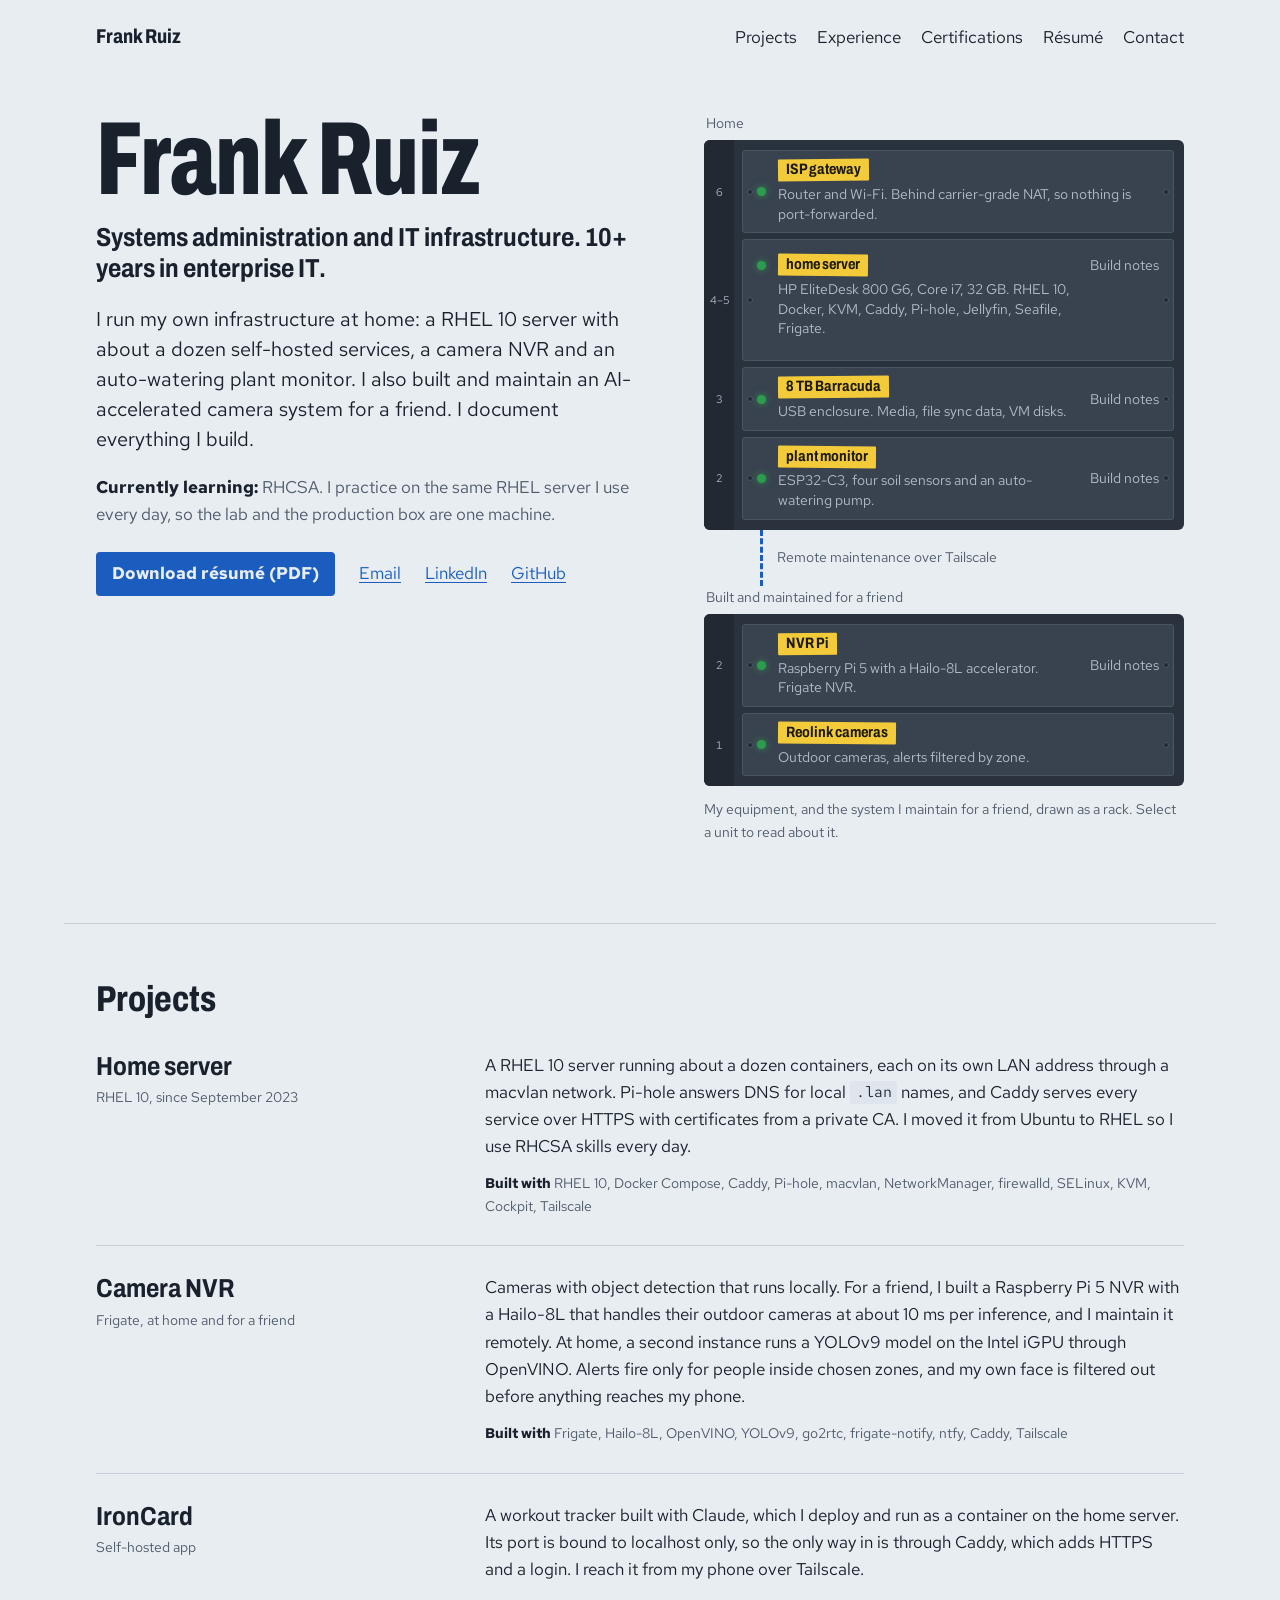
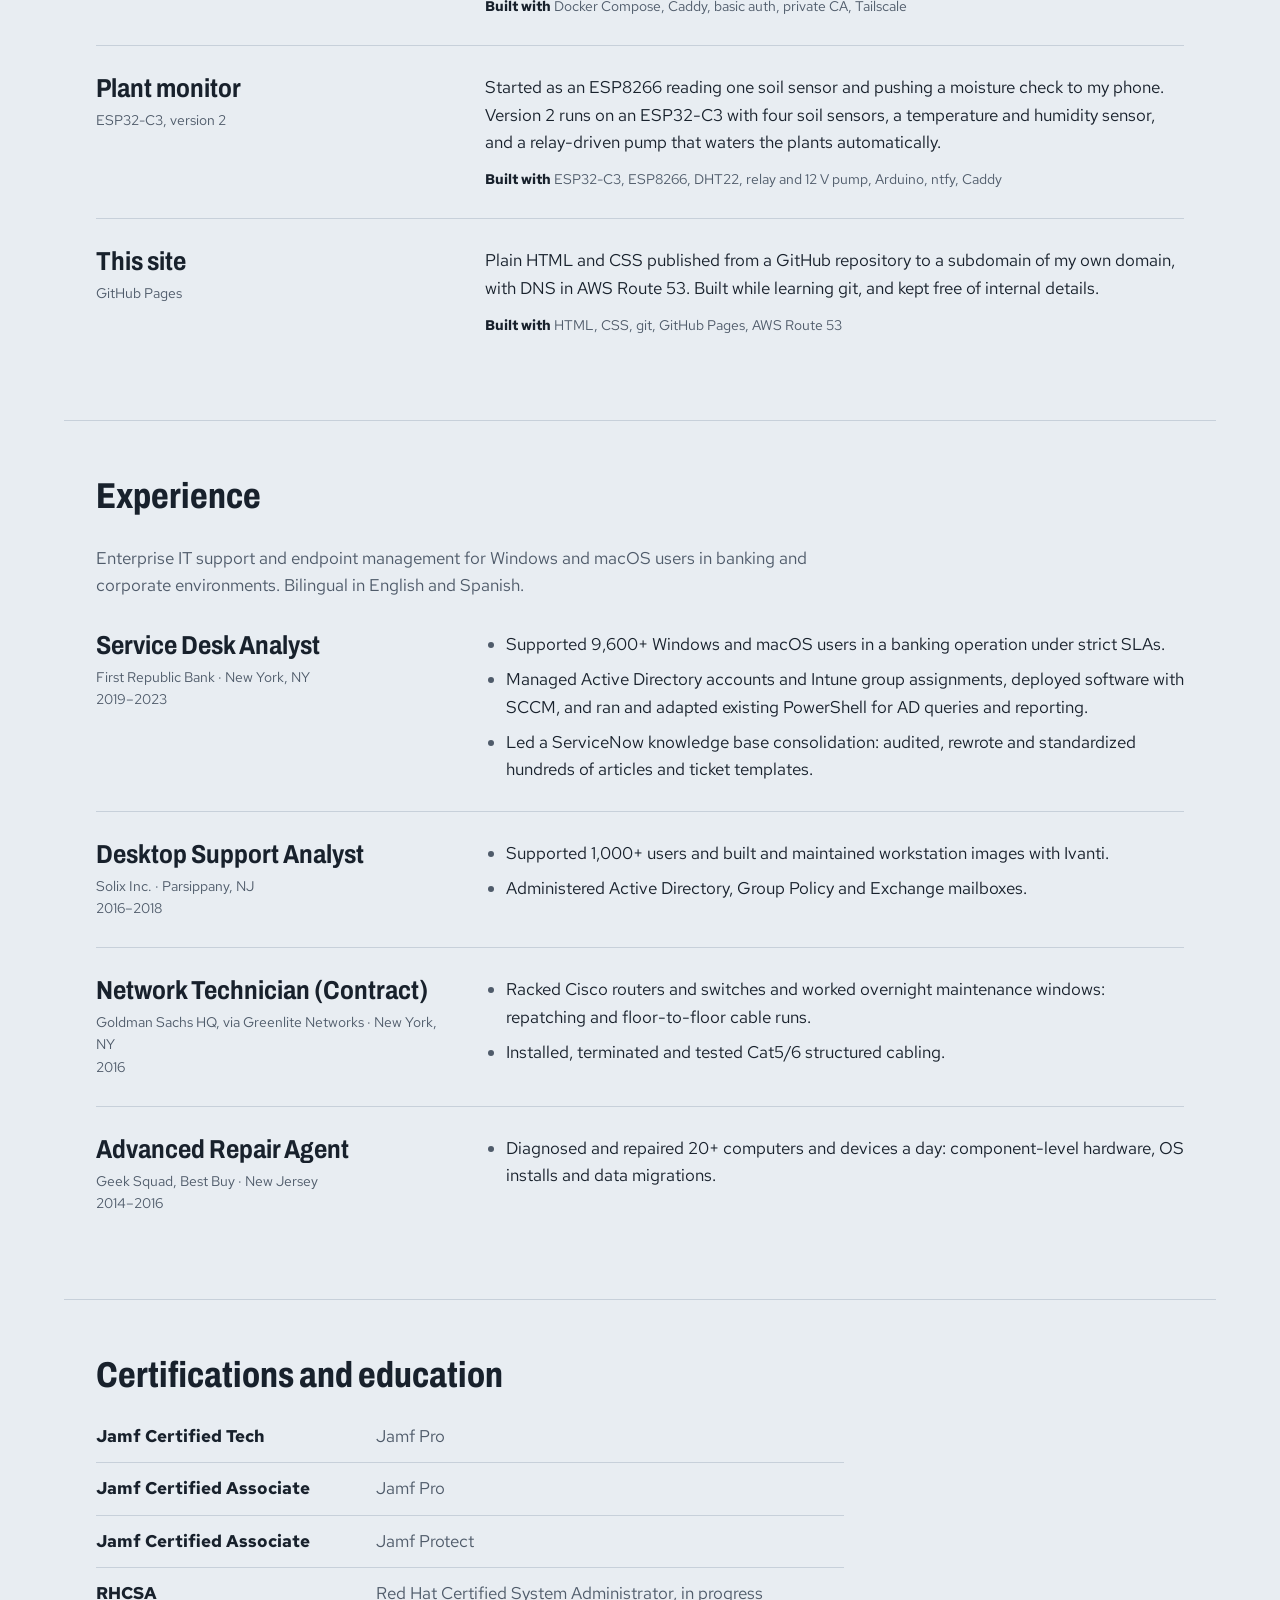
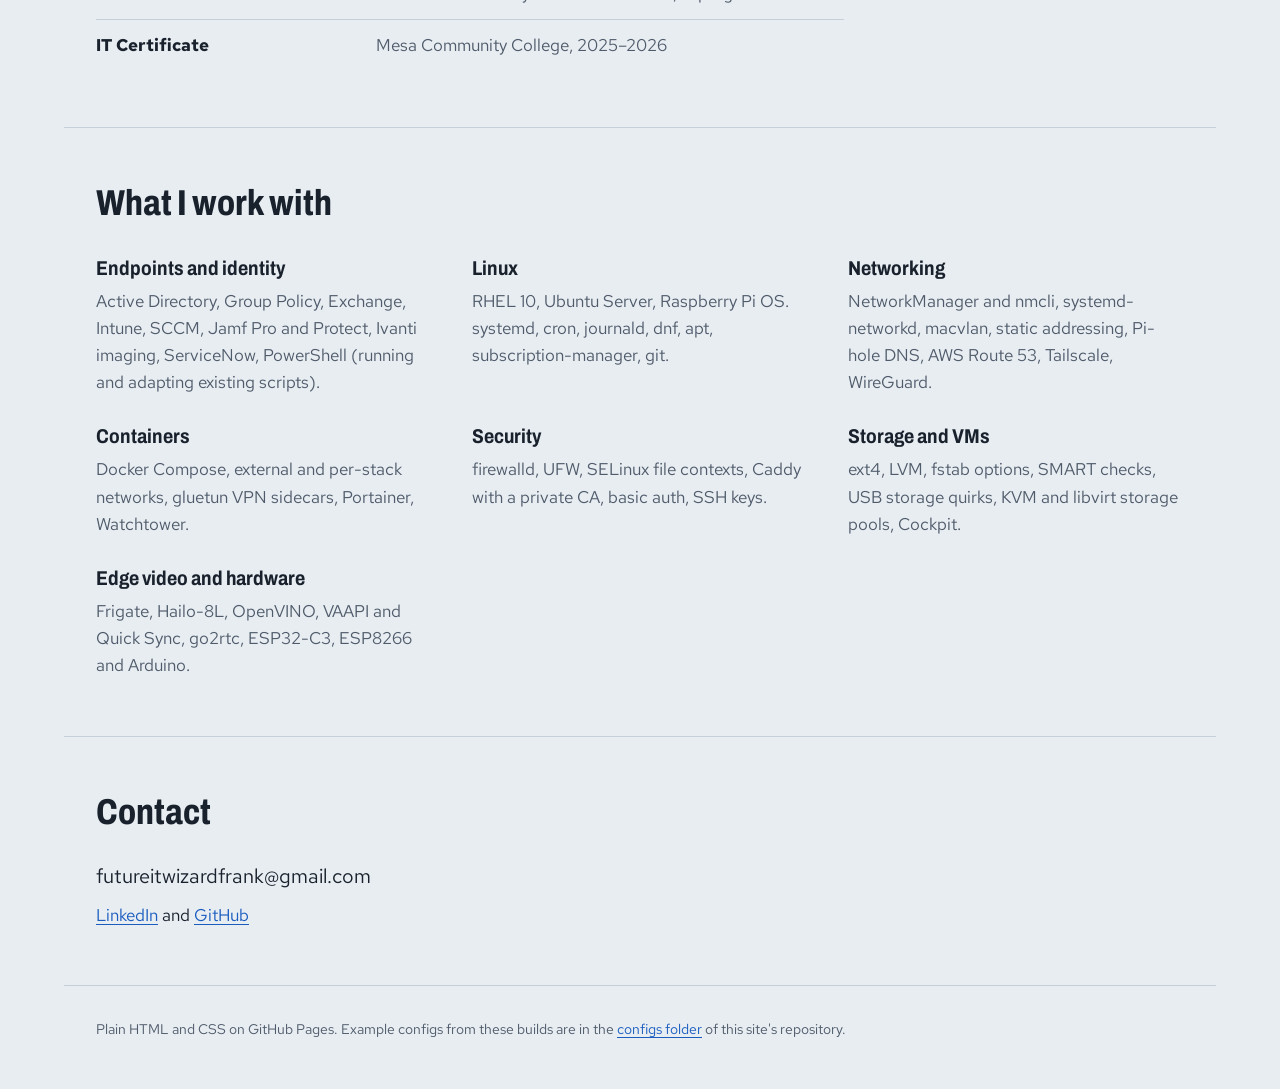
==== index.html @ 43cb64b6 "Add experience, certifications, résumé download and headline - Hero: target-role headline, "Currentl" ====
<!doctype html>
<html lang="en">
<head>
<meta charset="utf-8">
<meta name="viewport" content="width=device-width, initial-scale=1, viewport-fit=cover">
<title>Frank Ruiz</title>
<meta name="claude:viewport-fit-sides" content="cover">
<meta name="description" content="Frank Ruiz: systems administration and IT infrastructure, 10+ years in enterprise IT. Experience, certifications, résumé, and homelab projects.">
<link rel="icon" href="assets/favicon.svg" type="image/svg+xml">
<link rel="preconnect" href="https://fonts.googleapis.com">
<link rel="preconnect" href="https://fonts.gstatic.com" crossorigin>
<link rel="stylesheet" href="https://fonts.googleapis.com/css2?family=Archivo:wdth,wght@62..125,400..800&amp;family=Red+Hat+Text:ital,wght@0,400;0,700;1,400&amp;family=Red+Hat+Mono:wght@400;500&amp;display=swap">
<link rel="stylesheet" href="assets/site.css">
</head>
<body>

<header class="site-header">
  <div class="wrap">
    <a class="site-name" href="index.html">Frank Ruiz</a>
    <nav class="site-nav" aria-label="Main">
      <a href="#projects">Projects</a>
      <a href="#experience">Experience</a>
      <a href="#certifications">Certifications</a>
      <a href="assets/Frank_Ruiz_Resume.pdf">Résumé</a>
      <a href="#contact">Contact</a>
    </nav>
  </div>
</header>

<main>
  <section class="hero" aria-labelledby="hero-name">
    <div class="wrap">
      <div class="hero-copy">
        <h1 id="hero-name">Frank Ruiz</h1>
        <p class="headline">Systems administration and IT infrastructure. 10+ years in enterprise IT.</p>
        <p class="lead">I run my own infrastructure at home: a RHEL&nbsp;10 server with about a dozen self-hosted services, a camera NVR and an auto-watering plant monitor. I also built and maintain an AI-accelerated camera system for a friend. I document everything I build.</p>
        <p class="sub"><strong>Currently learning:</strong> RHCSA. I practice on the same RHEL server I use every day, so the lab and the production box are one machine.</p>
        <ul class="contact-links">
          <li><a class="btn" href="assets/Frank_Ruiz_Resume.pdf" download>Download résumé (PDF)</a></li>
          <li><a href="mailto:futureitwizardfrank@gmail.com">Email</a></li>
          <li><a href="https://www.linkedin.com/in/futureitwizardfrank">LinkedIn</a></li>
          <li><a href="https://github.com/FutureITWizardFrank">GitHub</a></li>
        </ul>
      </div>

      <div class="racks">
        <p class="rack-title" id="rack-home">Home</p>
        <ol class="rack" aria-labelledby="rack-home">
          <li class="unit-slot">
            <span class="u-num" aria-hidden="true">6</span>
            <div class="unit">
              <span class="led" aria-hidden="true"></span>
              <span class="unit-body">
                <span class="tape">ISP gateway</span>
                <span class="unit-desc">Router and Wi-Fi. Behind carrier-grade NAT, so nothing is port-forwarded.</span>
              </span>
            </div>
          </li>
          <li class="unit-slot">
            <span class="u-num" aria-hidden="true">4–5</span>
            <a class="unit unit-2u" href="projects/home-server.html">
              <span class="led" aria-hidden="true"></span>
              <span class="unit-body">
                <span class="tape">home server</span>
                <span class="unit-desc">HP EliteDesk 800 G6, Core i7, 32&nbsp;GB. RHEL&nbsp;10, Docker, KVM, Caddy, Pi-hole, Jellyfin, Seafile, Frigate.</span>
              </span>
              <span class="unit-more">Build notes</span>
            </a>
          </li>
          <li class="unit-slot">
            <span class="u-num" aria-hidden="true">3</span>
            <a class="unit" href="projects/home-server.html">
              <span class="led" aria-hidden="true"></span>
              <span class="unit-body">
                <span class="tape">8&nbsp;TB Barracuda</span>
                <span class="unit-desc">USB enclosure. Media, file sync data, VM disks.</span>
              </span>
              <span class="unit-more">Build notes</span>
            </a>
          </li>
          <li class="unit-slot">
            <span class="u-num" aria-hidden="true">2</span>
            <a class="unit" href="projects/plant-monitor.html">
              <span class="led" aria-hidden="true"></span>
              <span class="unit-body">
                <span class="tape">plant monitor</span>
                <span class="unit-desc">ESP32-C3, four soil sensors and an auto-watering pump.</span>
              </span>
              <span class="unit-more">Build notes</span>
            </a>
          </li>
        </ol>

        <p class="tunnel">Remote maintenance over Tailscale</p>

        <p class="rack-title" id="rack-remote">Built and maintained for a friend</p>
        <ol class="rack" aria-labelledby="rack-remote">
          <li class="unit-slot">
            <span class="u-num" aria-hidden="true">2</span>
            <a class="unit" href="projects/frigate-nvr.html">
              <span class="led" aria-hidden="true"></span>
              <span class="unit-body">
                <span class="tape">NVR Pi</span>
                <span class="unit-desc">Raspberry Pi&nbsp;5 with a Hailo-8L accelerator. Frigate NVR.</span>
              </span>
              <span class="unit-more">Build notes</span>
            </a>
          </li>
          <li class="unit-slot">
            <span class="u-num" aria-hidden="true">1</span>
            <a class="unit" href="projects/frigate-nvr.html#pi">
              <span class="led" aria-hidden="true"></span>
              <span class="unit-body">
                <span class="tape">Reolink cameras</span>
                <span class="unit-desc">Outdoor cameras, alerts filtered by zone.</span>
              </span>
            </a>
          </li>
        </ol>
        <p class="rack-caption">My equipment, and the system I maintain for a friend, drawn as a rack. Select a unit to read about it.</p>
      </div>
    </div>
  </section>

  <section class="section" id="projects" aria-labelledby="projects-title">
    <div class="wrap">
      <h2 id="projects-title">Projects</h2>
      <ul class="projects">
        <li class="project">
          <div>
            <h3><a href="projects/home-server.html">Home server</a></h3>
            <p class="project-host">RHEL&nbsp;10, since September 2023</p>
          </div>
          <div class="project-body">
            <p>A RHEL&nbsp;10 server running about a dozen containers, each on its own LAN address through a macvlan network. Pi-hole answers DNS for local <code>.lan</code> names, and Caddy serves every service over HTTPS with certificates from a private CA. I moved it from Ubuntu to RHEL so I use RHCSA skills every day.</p>
            <p class="stack"><strong>Built with</strong> RHEL&nbsp;10, Docker Compose, Caddy, Pi-hole, macvlan, NetworkManager, firewalld, SELinux, KVM, Cockpit, Tailscale</p>
          </div>
        </li>
        <li class="project">
          <div>
            <h3><a href="projects/frigate-nvr.html">Camera NVR</a></h3>
            <p class="project-host">Frigate, at home and for a friend</p>
          </div>
          <div class="project-body">
            <p>Cameras with object detection that runs locally. For a friend, I built a Raspberry Pi&nbsp;5 NVR with a Hailo-8L that handles their outdoor cameras at about 10&nbsp;ms per inference, and I maintain it remotely. At home, a second instance runs a YOLOv9 model on the Intel iGPU through OpenVINO. Alerts fire only for people inside chosen zones, and my own face is filtered out before anything reaches my phone.</p>
            <p class="stack"><strong>Built with</strong> Frigate, Hailo-8L, OpenVINO, YOLOv9, go2rtc, frigate-notify, ntfy, Caddy, Tailscale</p>
          </div>
        </li>
        <li class="project">
          <div>
            <h3><a href="projects/ironcard.html">IronCard</a></h3>
            <p class="project-host">Self-hosted app</p>
          </div>
          <div class="project-body">
            <p>A workout tracker built with Claude, which I deploy and run as a container on the home server. Its port is bound to localhost only, so the only way in is through Caddy, which adds HTTPS and a login. I reach it from my phone over Tailscale.</p>
            <p class="stack"><strong>Built with</strong> Docker Compose, Caddy, basic auth, private CA, Tailscale</p>
          </div>
        </li>
        <li class="project">
          <div>
            <h3><a href="projects/plant-monitor.html">Plant monitor</a></h3>
            <p class="project-host">ESP32-C3, version&nbsp;2</p>
          </div>
          <div class="project-body">
            <p>Started as an ESP8266 reading one soil sensor and pushing a moisture check to my phone. Version&nbsp;2 runs on an ESP32-C3 with four soil sensors, a temperature and humidity sensor, and a relay-driven pump that waters the plants automatically.</p>
            <p class="stack"><strong>Built with</strong> ESP32-C3, ESP8266, DHT22, relay and 12&nbsp;V pump, Arduino, ntfy, Caddy</p>
          </div>
        </li>
        <li class="project">
          <div>
            <h3><a href="projects/portfolio-site.html">This site</a></h3>
            <p class="project-host">GitHub Pages</p>
          </div>
          <div class="project-body">
            <p>Plain HTML and CSS published from a GitHub repository to a subdomain of my own domain, with DNS in AWS Route&nbsp;53. Built while learning git, and kept free of internal details.</p>
            <p class="stack"><strong>Built with</strong> HTML, CSS, git, GitHub Pages, AWS Route&nbsp;53</p>
          </div>
        </li>
      </ul>
    </div>
  </section>

  <section class="section" id="experience" aria-labelledby="experience-title">
    <div class="wrap">
      <h2 id="experience-title">Experience</h2>
      <p class="section-intro">Enterprise IT support and endpoint management for Windows and macOS users in banking and corporate environments. Bilingual in English and Spanish.</p>
      <ul class="projects">
        <li class="project">
          <div>
            <h3>Service Desk Analyst</h3>
            <p class="project-host">First Republic Bank · New York, NY<br>2019–2023</p>
          </div>
          <div class="project-body">
            <ul class="duties">
              <li>Supported 9,600+ Windows and macOS users in a banking operation under strict SLAs.</li>
              <li>Managed Active Directory accounts and Intune group assignments, deployed software with SCCM, and ran and adapted existing PowerShell for AD queries and reporting.</li>
              <li>Led a ServiceNow knowledge base consolidation: audited, rewrote and standardized hundreds of articles and ticket templates.</li>
            </ul>
          </div>
        </li>
        <li class="project">
          <div>
            <h3>Desktop Support Analyst</h3>
            <p class="project-host">Solix Inc. · Parsippany, NJ<br>2016–2018</p>
          </div>
          <div class="project-body">
            <ul class="duties">
              <li>Supported 1,000+ users and built and maintained workstation images with Ivanti.</li>
              <li>Administered Active Directory, Group Policy and Exchange mailboxes.</li>
            </ul>
          </div>
        </li>
        <li class="project">
          <div>
            <h3>Network Technician (Contract)</h3>
            <p class="project-host">Goldman Sachs HQ, via Greenlite Networks · New York, NY<br>2016</p>
          </div>
          <div class="project-body">
            <ul class="duties">
              <li>Racked Cisco routers and switches and worked overnight maintenance windows: repatching and floor-to-floor cable runs.</li>
              <li>Installed, terminated and tested Cat5/6 structured cabling.</li>
            </ul>
          </div>
        </li>
        <li class="project">
          <div>
            <h3>Advanced Repair Agent</h3>
            <p class="project-host">Geek Squad, Best Buy · New Jersey<br>2014–2016</p>
          </div>
          <div class="project-body">
            <ul class="duties">
              <li>Diagnosed and repaired 20+ computers and devices a day: component-level hardware, OS installs and data migrations.</li>
            </ul>
          </div>
        </li>
      </ul>
    </div>
  </section>

  <section class="section" id="certifications" aria-labelledby="certifications-title">
    <div class="wrap">
      <h2 id="certifications-title">Certifications and education</h2>
      <ul class="creds">
        <li><strong>Jamf Certified Tech</strong> <span>Jamf Pro</span></li>
        <li><strong>Jamf Certified Associate</strong> <span>Jamf Pro</span></li>
        <li><strong>Jamf Certified Associate</strong> <span>Jamf Protect</span></li>
        <li><strong>RHCSA</strong> <span>Red Hat Certified System Administrator, in progress</span></li>
        <li><strong>IT Certificate</strong> <span>Mesa Community College, 2025–2026</span></li>
      </ul>
    </div>
  </section>

  <section class="section" id="skills" aria-labelledby="skills-title">
    <div class="wrap">
      <h2 id="skills-title">What I work with</h2>
      <dl class="skills">
        <div>
          <dt>Endpoints and identity</dt>
          <dd>Active Directory, Group Policy, Exchange, Intune, SCCM, Jamf Pro and Protect, Ivanti imaging, ServiceNow, PowerShell (running and adapting existing scripts).</dd>
        </div>
        <div>
          <dt>Linux</dt>
          <dd>RHEL&nbsp;10, Ubuntu Server, Raspberry Pi OS. systemd, cron, journald, dnf, apt, subscription-manager, git.</dd>
        </div>
        <div>
          <dt>Networking</dt>
          <dd>NetworkManager and nmcli, systemd-networkd, macvlan, static addressing, Pi-hole DNS, AWS Route&nbsp;53, Tailscale, WireGuard.</dd>
        </div>
        <div>
          <dt>Containers</dt>
          <dd>Docker Compose, external and per-stack networks, gluetun VPN sidecars, Portainer, Watchtower.</dd>
        </div>
        <div>
          <dt>Security</dt>
          <dd>firewalld, UFW, SELinux file contexts, Caddy with a private CA, basic auth, SSH keys.</dd>
        </div>
        <div>
          <dt>Storage and VMs</dt>
          <dd>ext4, LVM, fstab options, SMART checks, USB storage quirks, KVM and libvirt storage pools, Cockpit.</dd>
        </div>
        <div>
          <dt>Edge video and hardware</dt>
          <dd>Frigate, Hailo-8L, OpenVINO, VAAPI and Quick Sync, go2rtc, ESP32-C3, ESP8266 and Arduino.</dd>
        </div>
      </dl>
    </div>
  </section>

  <section class="section" id="contact" aria-labelledby="contact-title">
    <div class="wrap">
      <h2 id="contact-title">Contact</h2>
      <div class="contact-block">
        <p class="email">futureitwizardfrank@gmail.com</p>
        <p><a href="https://www.linkedin.com/in/futureitwizardfrank">LinkedIn</a> and <a href="https://github.com/FutureITWizardFrank">GitHub</a></p>
      </div>
    </div>
  </section>
</main>

<footer class="site-footer">
  <div class="wrap">
    <p>Plain HTML and CSS on GitHub Pages. Example configs from these builds are in the <a href="https://github.com/FutureITWizardFrank/portfolio/tree/main/configs">configs folder</a> of this site's repository.</p>
  </div>
</footer>

</body>
</html>
---- assets/site.css ----
/* Layout concept: an equipment rack drawing is the one bold element (hero, right);
   everything else is a quiet, left-aligned reading column with plain rules between items. */
:root {
  /* Color: cool server-room wall, slate ink, Cat6-blue links, label-maker yellow, status LEDs */
  --wall: #e8edf2;
  --panel: #f6f8fa;
  --ink: #18212c;
  --muted: #4f5b6a;
  --rule: #c7d0da;
  --cable: #1b5dbf;
  --tape: #f3cb3a;
  --tape-ink: #1d1a0e;
  --led: #2c9d4e;
  --led-warn: #d4861a;
  /* The rack is dark steel in both themes, like the real thing */
  --steel: #2a323d;
  --steel-rail: #222932;
  --face: #39424f;
  --face-edge: #4a5462;
  --face-ink: #e6ebf0;
  --face-muted: #b3bdc8;
  --code-bg: #dfe5ec;

  /* Type: condensed industrial display, hyperlegible body, mono only inside code */
  --font-display: "Archivo", "Arial Narrow", "Roboto Condensed", sans-serif;
  --font-body: "Red Hat Text", "Segoe UI", system-ui, sans-serif;
  --font-code: "Red Hat Mono", ui-monospace, "SFMono-Regular", Menlo, Consolas, monospace;

  --step--1: 0.875rem;
  --step-0: 1.0625rem;
  --step-1: 1.25rem;
  --step-2: 1.625rem;
  --step-3: 2.25rem;
  --step-4: clamp(2.5rem, 6vw, 3.25rem);
  --step-hero: clamp(3.25rem, 11vw, 6.5rem);

  --measure: 68ch;
  --page: 72rem;
}

@media (prefers-color-scheme: dark) {
  :root:not([data-theme="light"]) {
    --wall: #151b23;
    --panel: #1c242e;
    --ink: #e2e8ee;
    --muted: #9ba8b7;
    --rule: #2d3845;
    --cable: #74a6f3;
    --tape: #ebc53c;
    --tape-ink: #1d1a0e;
    --led: #45c26c;
    --led-warn: #eaa23c;
    --steel: #0f141a;
    --steel-rail: #0a0e13;
    --face: #252e39;
    --face-edge: #36414f;
    --face-ink: #e6ebf0;
    --face-muted: #a9b4c0;
    --code-bg: #1f2833;
    color-scheme: dark;
  }
}
:root[data-theme="dark"] {
  --wall: #151b23;
  --panel: #1c242e;
  --ink: #e2e8ee;
  --muted: #9ba8b7;
  --rule: #2d3845;
  --cable: #74a6f3;
  --tape: #ebc53c;
  --tape-ink: #1d1a0e;
  --led: #45c26c;
  --led-warn: #eaa23c;
  --steel: #0f141a;
  --steel-rail: #0a0e13;
  --face: #252e39;
  --face-edge: #36414f;
  --face-ink: #e6ebf0;
  --face-muted: #a9b4c0;
  --code-bg: #1f2833;
  color-scheme: dark;
}

*, *::before, *::after { box-sizing: border-box; }

html { -webkit-text-size-adjust: 100%; }

body {
  margin: 0;
  background: var(--wall);
  color: var(--ink);
  font-family: var(--font-body);
  font-size: var(--step-0);
  line-height: 1.6;
}

.wrap {
  max-width: var(--page);
  margin: 0 auto;
  padding-left: max(16px, env(safe-area-inset-left, 0px));
  padding-right: max(16px, env(safe-area-inset-right, 0px));
}
@media (min-width: 700px) {
  .wrap {
    padding-left: max(32px, env(safe-area-inset-left, 0px));
    padding-right: max(32px, env(safe-area-inset-right, 0px));
  }
}

a { color: var(--cable); text-underline-offset: 0.18em; text-decoration-thickness: 1px; }
a:hover { text-decoration-thickness: 2px; }
:focus-visible { outline: 3px solid var(--cable); outline-offset: 3px; border-radius: 2px; }

h1, h2, h3 {
  font-family: var(--font-display);
  font-stretch: 78%;
  line-height: 1.1;
  text-wrap: balance;
  margin: 0;
}
h2 { font-size: var(--step-3); font-weight: 750; }
h3 { font-size: var(--step-1); font-weight: 700; font-stretch: 85%; }

p { margin: 0; }

/* ---------- Site header ---------- */
.site-header .wrap {
  display: flex;
  flex-wrap: wrap;
  align-items: baseline;
  justify-content: space-between;
  gap: 8px 24px;
  padding-block: 20px;
}
.site-name {
  font-family: var(--font-display);
  font-stretch: 80%;
  font-weight: 750;
  font-size: var(--step-1);
  color: var(--ink);
  text-decoration: none;
}
.site-nav { display: flex; flex-wrap: wrap; gap: 4px 20px; }
.site-nav a { color: var(--ink); text-decoration: none; }
.site-nav a:hover, .site-nav a[aria-current="page"] { text-decoration: underline; color: var(--cable); }

/* ---------- Hero ---------- */
.hero .wrap {
  display: grid;
  gap: 40px;
  padding-block: 24px 56px;
}
@media (min-width: 960px) {
  .hero .wrap {
    grid-template-columns: minmax(0, 1.05fr) minmax(0, 0.95fr);
    align-items: start;
    gap: 56px;
    padding-block: 40px 80px;
  }
}
.hero-copy { display: grid; gap: 20px; min-width: 0; align-content: start; }
.hero h1 {
  font-size: var(--step-hero);
  font-weight: 800;
  font-stretch: 68%;
  line-height: 0.92;
  letter-spacing: -0.01em;
}
.hero .lead { font-size: var(--step-1); line-height: 1.5; max-width: 34em; }
.hero .sub { color: var(--muted); max-width: 36em; }
.hero .headline {
  font-family: var(--font-display);
  font-stretch: 85%;
  font-weight: 700;
  font-size: var(--step-2);
  line-height: 1.2;
  max-width: 26em;
  margin-top: -6px;
}
.hero .sub strong { color: var(--ink); }
.contact-links { display: flex; flex-wrap: wrap; align-items: center; gap: 8px 24px; padding: 0; margin: 4px 0 0; list-style: none; }
.btn {
  display: inline-block;
  background: var(--cable);
  color: var(--wall);
  font-weight: 700;
  text-decoration: none;
  padding: 8px 16px;
  border-radius: 4px;
}
.btn:hover { text-decoration: underline; }

/* ---------- The rack ---------- */
.racks { display: grid; gap: 0; min-width: 0; max-width: 30rem; width: 100%; }
@media (min-width: 960px) { .racks { justify-self: end; } }

.rack-title {
  font-size: var(--step--1);
  color: var(--muted);
  margin: 0 0 6px 2px;
}
.rack {
  list-style: none;
  margin: 0;
  background: var(--steel);
  border-radius: 6px;
  padding: 10px 10px 10px 38px;
  display: grid;
  gap: 6px;
  position: relative;
}
/* left rail, where the U numbers sit */
.rack::before {
  content: "";
  position: absolute;
  inset: 0 auto 0 0;
  width: 30px;
  background: var(--steel-rail);
  border-radius: 6px 0 0 6px;
}
.unit-slot { position: relative; }
.u-num {
  position: absolute;
  left: -34px;
  width: 24px;
  top: 50%;
  transform: translateY(-50%);
  text-align: center;
  font-size: 0.6875rem;
  line-height: 1;
  color: var(--face-muted);
  font-variant-numeric: tabular-nums;
}
.unit {
  display: grid;
  grid-template-columns: auto minmax(0, 1fr) auto;
  align-items: center;
  gap: 4px 12px;
  min-height: 58px;
  padding: 8px 14px;
  background: var(--face);
  border: 1px solid var(--face-edge);
  border-radius: 3px;
  color: var(--face-ink);
  text-decoration: none;
  position: relative;
}
.unit-2u { min-height: 122px; align-items: start; padding-block: 14px; }
.unit-2u .led { margin-top: 7px; }
/* rack ears with screw holes */
.unit::before, .unit::after {
  content: "";
  position: absolute;
  top: 50%;
  width: 6px;
  height: 6px;
  margin-top: -3px;
  border-radius: 50%;
  background: var(--steel-rail);
  box-shadow: inset 0 0 0 1px var(--face-edge);
}
.unit::before { left: 4px; }
.unit::after { right: 4px; }
a.unit:hover { border-color: var(--cable); }
a.unit:hover .unit-more { color: var(--face-ink); }
a.unit:focus-visible { outline-offset: 2px; }

.led {
  width: 9px;
  height: 9px;
  border-radius: 50%;
  background: var(--led);
  box-shadow: 0 0 6px 1px color-mix(in srgb, var(--led) 60%, transparent);
}
.led-warn {
  background: var(--led-warn);
  box-shadow: 0 0 6px 1px color-mix(in srgb, var(--led-warn) 65%, transparent);
  animation: blink 2.4s steps(1, end) infinite;
}
@keyframes blink { 50% { opacity: 0.35; } }

.unit-body { display: grid; gap: 4px; min-width: 0; justify-items: start; }
.tape {
  display: inline-block;
  background: var(--tape);
  color: var(--tape-ink);
  font-family: var(--font-display);
  font-stretch: 82%;
  font-weight: 700;
  font-size: 0.9375rem;
  line-height: 1.25;
  padding: 1px 8px 2px;
  border-radius: 1px;
  transform: rotate(-0.6deg);
}
.unit-slot:nth-child(even) .tape { transform: rotate(0.5deg); }
.unit-desc { font-size: var(--step--1); line-height: 1.4; color: var(--face-muted); }
.unit-more { font-size: var(--step--1); color: var(--face-muted); white-space: nowrap; }
@media (max-width: 420px) { .unit-more { display: none; } }

.tunnel {
  display: flex;
  align-items: center;
  gap: 12px;
  min-height: 56px;
  margin-left: 56px;
  padding-left: 14px;
  border-left: 3px dashed var(--cable);
  font-size: var(--step--1);
  color: var(--muted);
}
.rack-caption { margin-top: 12px; font-size: var(--step--1); color: var(--muted); max-width: 30rem; }

/* ---------- Sections on the home page ---------- */
.section .wrap { padding-block: 56px; border-top: 1px solid var(--rule); display: grid; gap: 28px; }
.section-intro { max-width: var(--measure); color: var(--muted); }

.projects { list-style: none; margin: 0; padding: 0; display: grid; }
.project {
  display: grid;
  gap: 12px 40px;
  padding-block: 28px;
  border-top: 1px solid var(--rule);
}
.project:first-child { border-top: 0; padding-top: 4px; }
@media (min-width: 780px) {
  .project { grid-template-columns: minmax(0, 1fr) minmax(0, 2fr); }
}
.project h3 { font-size: var(--step-2); }
.project h3 a { color: var(--ink); text-decoration: none; }
.project h3 a:hover { color: var(--cable); text-decoration: underline; }
.project-host { color: var(--muted); font-size: var(--step--1); margin-top: 6px; }
.project-body { display: grid; gap: 12px; max-width: var(--measure); min-width: 0; }
.stack { font-size: var(--step--1); color: var(--muted); }
.stack strong { color: var(--ink); font-weight: 700; }

.duties { margin: 0; padding-left: 1.2em; display: grid; gap: 8px; align-content: start; list-style-type: disc; }
.duties li::marker { color: var(--muted); }

/* ---------- Certifications ---------- */
.creds { list-style: none; margin: 0; padding: 0; display: grid; gap: 0; max-width: var(--measure); }
.creds li { display: grid; gap: 2px 24px; padding-block: 12px; border-top: 1px solid var(--rule); }
.creds li:first-child { border-top: 0; padding-top: 0; }
.creds span { color: var(--muted); }
@media (min-width: 640px) { .creds li { grid-template-columns: 16rem minmax(0, 1fr); } }

/* ---------- Tables ---------- */
.table-scroll { overflow-x: auto; max-width: 100%; }
table { border-collapse: collapse; width: 100%; font-size: var(--step--1); line-height: 1.45; }
th, td { text-align: left; vertical-align: top; padding: 10px 16px 10px 0; border-bottom: 1px solid var(--rule); }
th { font-weight: 700; color: var(--muted); }
td:first-child, th:first-child { white-space: nowrap; }
td { font-variant-numeric: tabular-nums; }
.incident-table td:nth-child(2) a { font-weight: 700; }
@media (max-width: 600px) {
  .incident-table thead { position: absolute; width: 1px; height: 1px; overflow: hidden; clip-path: inset(50%); }
  .incident-table tr { display: grid; gap: 2px; padding-block: 12px; border-bottom: 1px solid var(--rule); }
  .incident-table td { border: 0; padding: 0; white-space: normal; }
  .incident-table td:first-child { color: var(--muted); }
  .incident-table td:nth-child(2) { font-size: var(--step-0); }
}

/* ---------- Skills ---------- */
.skills { display: grid; gap: 24px 40px; margin: 0; }
@media (min-width: 700px) { .skills { grid-template-columns: repeat(2, minmax(0, 1fr)); } }
@media (min-width: 1040px) { .skills { grid-template-columns: repeat(3, minmax(0, 1fr)); } }
.skills div { min-width: 0; }
.skills dt { font-family: var(--font-display); font-stretch: 85%; font-weight: 700; font-size: var(--step-1); margin-bottom: 4px; }
.skills dd { margin: 0; color: var(--muted); }

.contact-block { display: grid; gap: 10px; max-width: var(--measure); }
.contact-block .email { font-size: var(--step-1); user-select: all; }

/* ---------- Footer ---------- */
.site-footer .wrap { padding-block: 32px 48px; border-top: 1px solid var(--rule); color: var(--muted); font-size: var(--step--1); }

/* ---------- Article pages ---------- */
.article .wrap { padding-block: 24px 64px; }
.article-head { display: grid; gap: 16px; padding-block: 16px 36px; max-width: var(--measure); }
.article-head h1 { font-size: var(--step-4); font-weight: 800; font-stretch: 72%; }
.article-head .lead { font-size: var(--step-1); line-height: 1.5; }
.breadcrumb { font-size: var(--step--1); color: var(--muted); }
.breadcrumb a { color: var(--muted); }

.prose { display: grid; gap: 18px; max-width: var(--measure); min-width: 0; }
.prose > section { display: grid; gap: 16px; padding-top: 28px; margin-top: 12px; border-top: 1px solid var(--rule); min-width: 0; }
.prose h2 { font-size: var(--step-2); }
.prose h3 { margin-top: 8px; }
.prose ul, .prose ol { margin: 0; padding-left: 1.3em; display: grid; gap: 6px; }
.prose li::marker { color: var(--muted); }

.facts { display: grid; grid-template-columns: max-content minmax(0, 1fr); gap: 6px 20px; margin: 0; font-size: var(--step--1); }
.facts dt { color: var(--muted); }
.facts dd { margin: 0; }

code { font-family: var(--font-code); font-size: 0.88em; background: var(--code-bg); padding: 0.1em 0.35em; border-radius: 3px; overflow-wrap: anywhere; }
pre {
  margin: 0;
  background: var(--code-bg);
  border-radius: 4px;
  padding: 16px 18px;
  overflow-x: auto;
  font-size: 0.875rem;
  line-height: 1.55;
  max-width: 100%;
}
pre code { background: none; padding: 0; font-size: inherit; overflow-wrap: normal; }
figure { margin: 0; display: grid; gap: 8px; min-width: 0; }
figcaption { font-size: var(--step--1); color: var(--muted); }

.status { font-size: var(--step--1); font-weight: 700; white-space: nowrap; }
.status-done { color: var(--led); }
.status-open { color: var(--led-warn); }

/* ---------- Incident write-ups ---------- */
.incident { display: grid; gap: 14px; padding-top: 32px; margin-top: 16px; border-top: 1px solid var(--rule); scroll-margin-top: 16px; min-width: 0; }
.incident h2 { font-size: var(--step-2); }
.incident-meta { font-size: var(--step--1); color: var(--muted); font-variant-numeric: tabular-nums; }
.incident h3 { font-size: var(--step-0); font-stretch: 90%; margin-top: 6px; }
.followups { list-style: none; padding: 0 !important; }
.followups li { display: grid; grid-template-columns: 4.5rem minmax(0, 1fr); gap: 12px; }

.next-prev { display: flex; flex-wrap: wrap; justify-content: space-between; gap: 12px 24px; margin-top: 40px; padding-top: 24px; border-top: 1px solid var(--rule); max-width: var(--measure); }

@media (prefers-reduced-motion: reduce) {
  .led-warn { animation: none; }
}
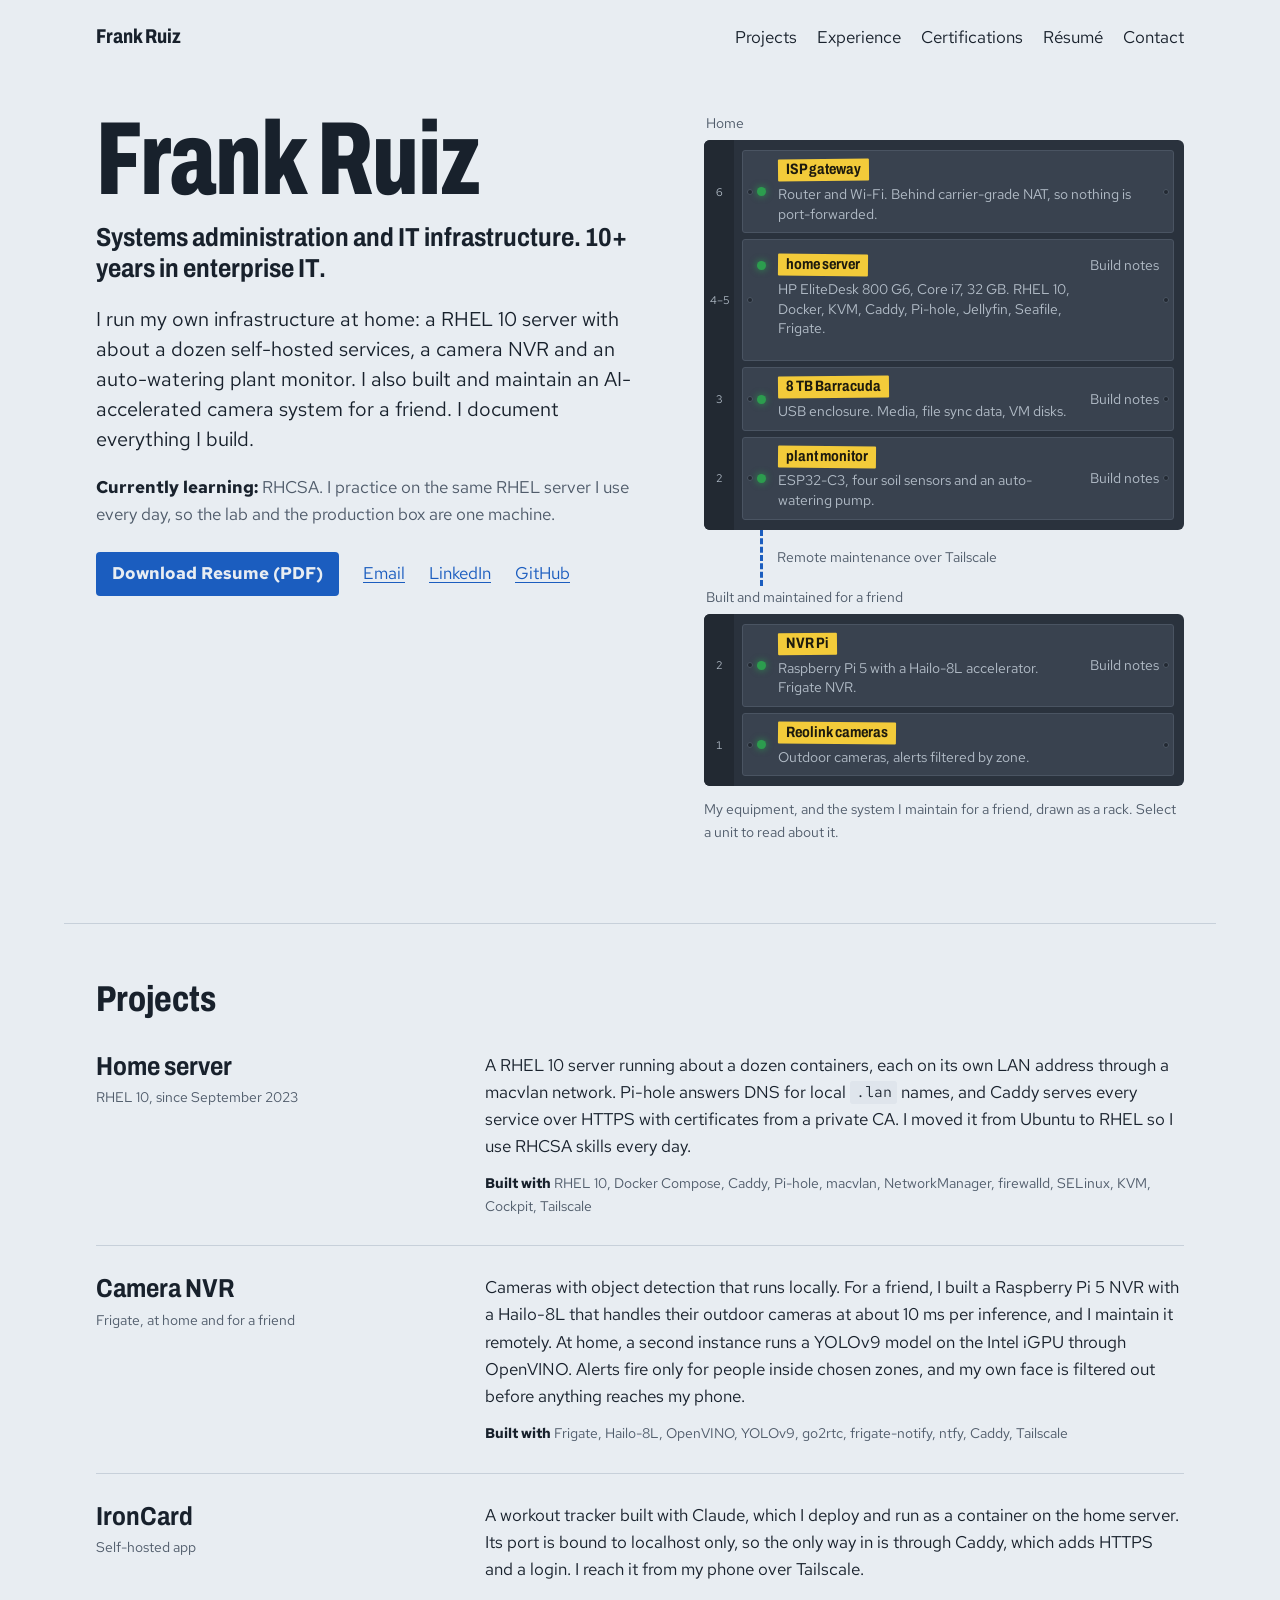
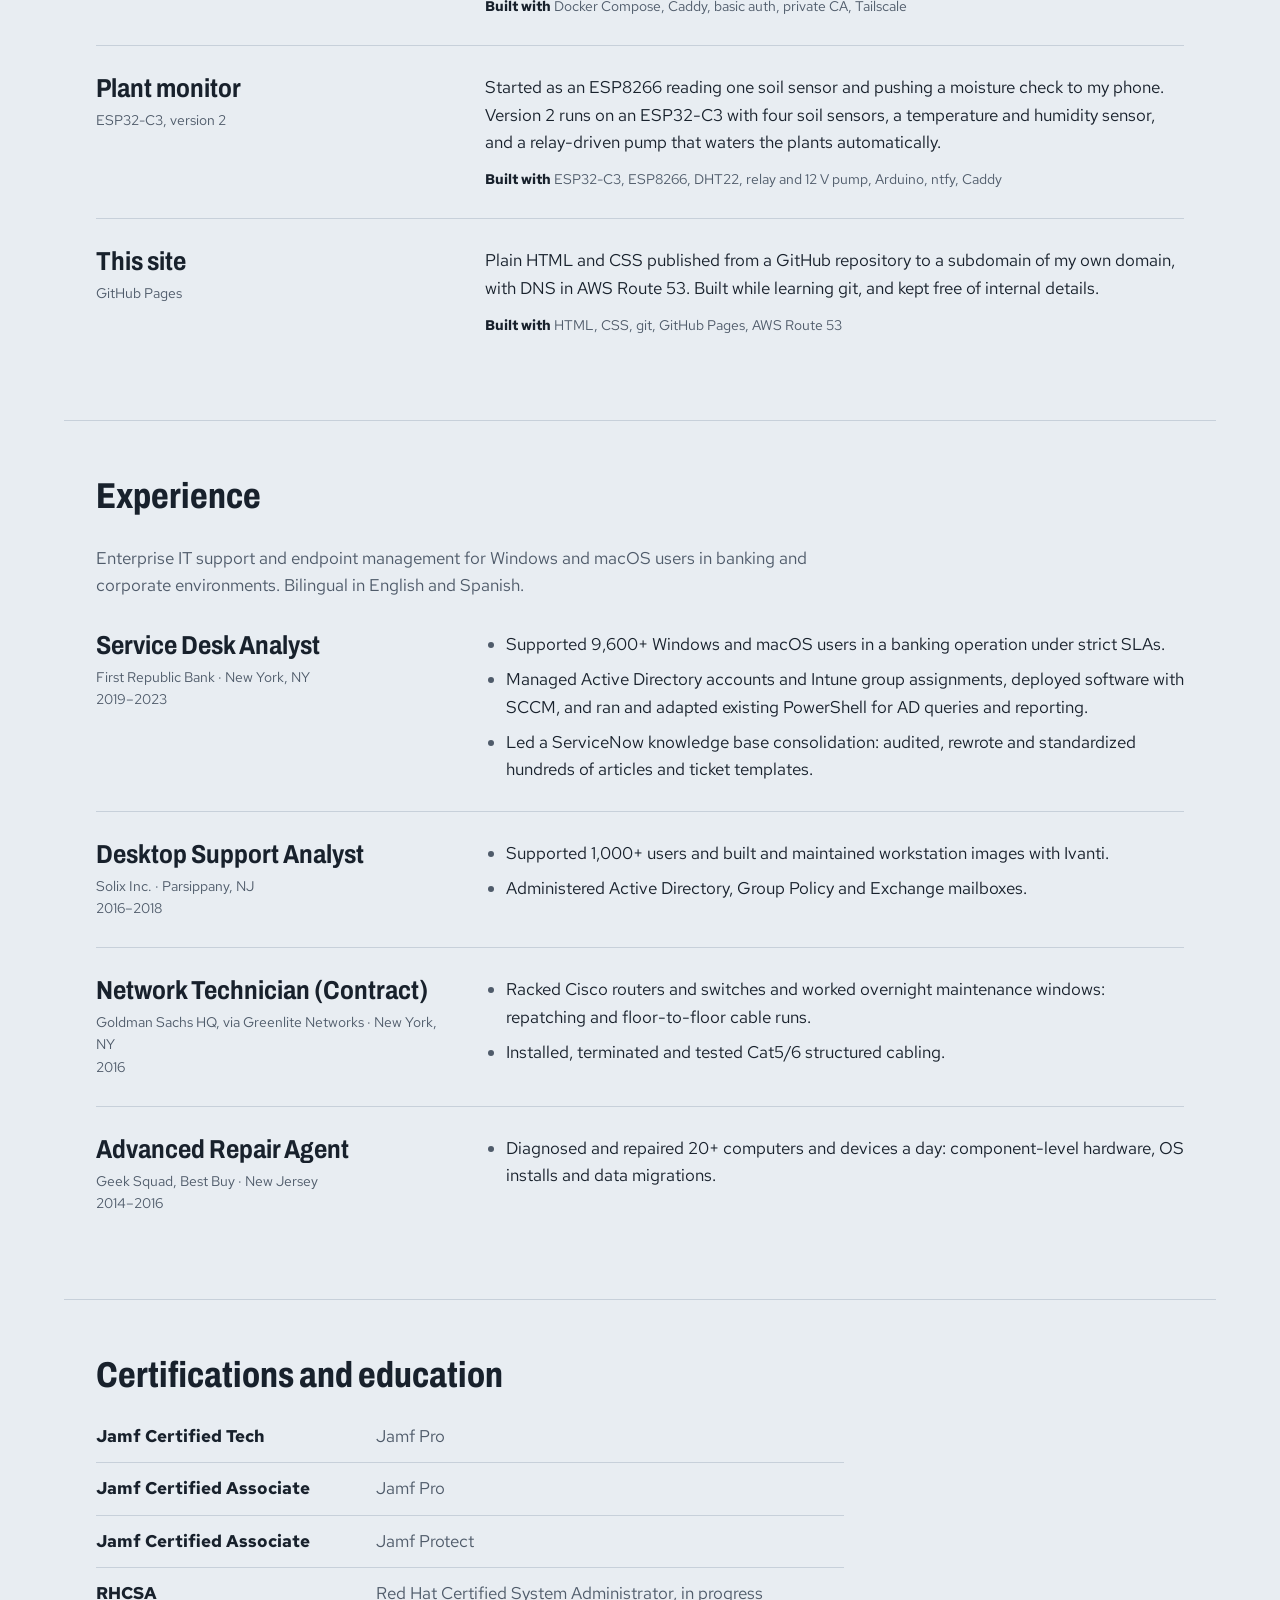
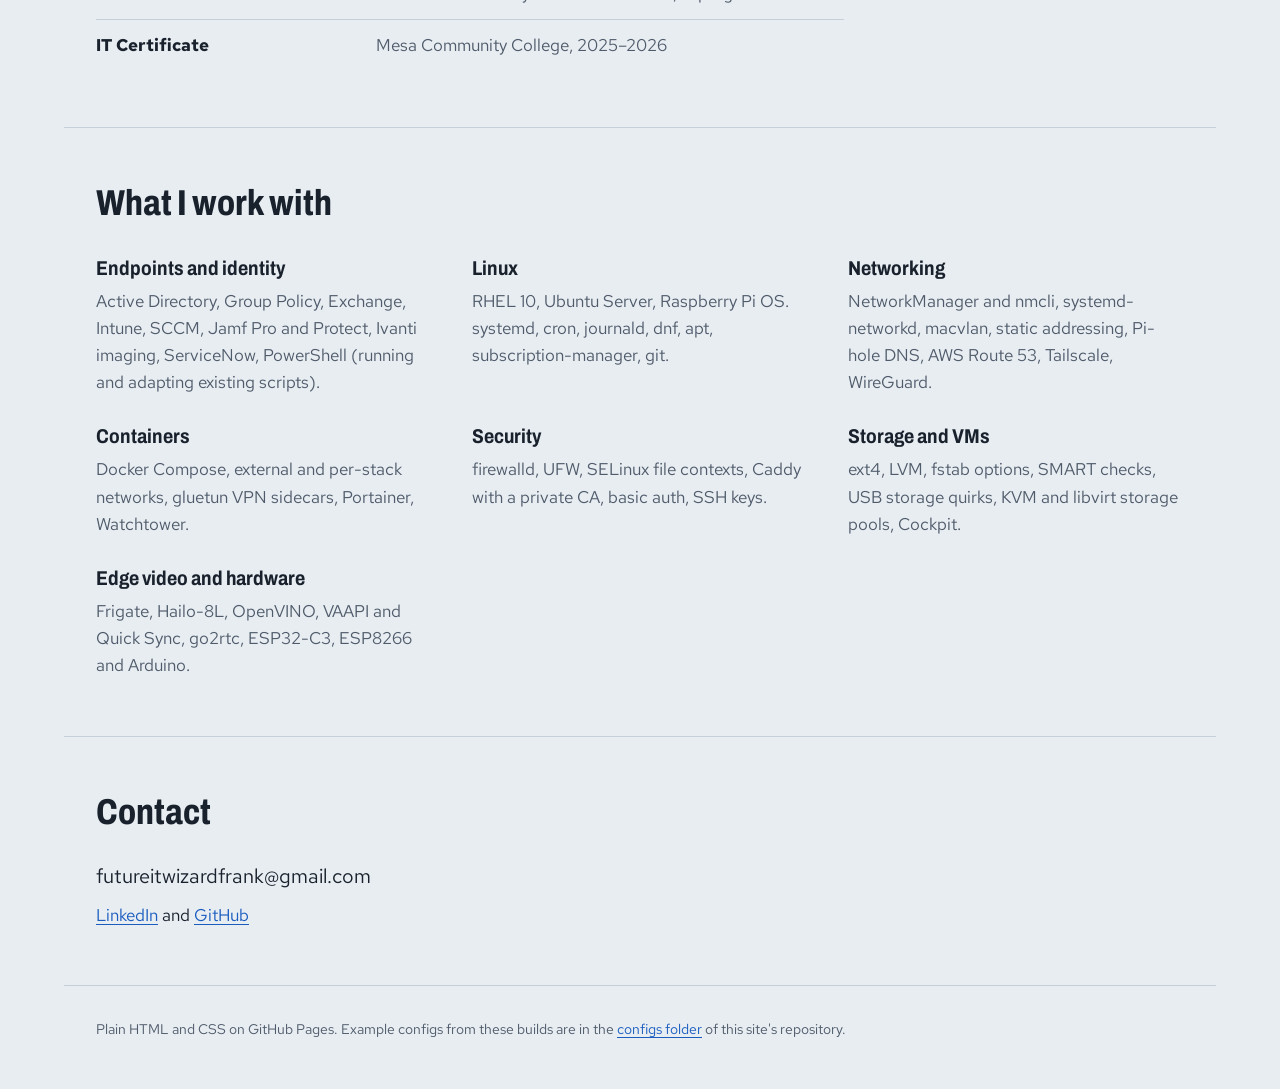
==== commit 29c3e876: "update resmume" ====
--- a/index.html
+++ b/index.html
@@ -36,7 +36,7 @@
         <p class="lead">I run my own infrastructure at home: a RHEL&nbsp;10 server with about a dozen self-hosted services, a camera NVR and an auto-watering plant monitor. I also built and maintain an AI-accelerated camera system for a friend. I document everything I build.</p>
         <p class="sub"><strong>Currently learning:</strong> RHCSA. I practice on the same RHEL server I use every day, so the lab and the production box are one machine.</p>
         <ul class="contact-links">
-          <li><a class="btn" href="assets/Frank_Ruiz_Resume.pdf" download>Download résumé (PDF)</a></li>
+          <li><a class="btn" href="assets/Frank_Ruiz_Resume.pdf" download>Download Resume (PDF)</a></li>
           <li><a href="mailto:futureitwizardfrank@gmail.com">Email</a></li>
           <li><a href="https://www.linkedin.com/in/futureitwizardfrank">LinkedIn</a></li>
           <li><a href="https://github.com/FutureITWizardFrank">GitHub</a></li>
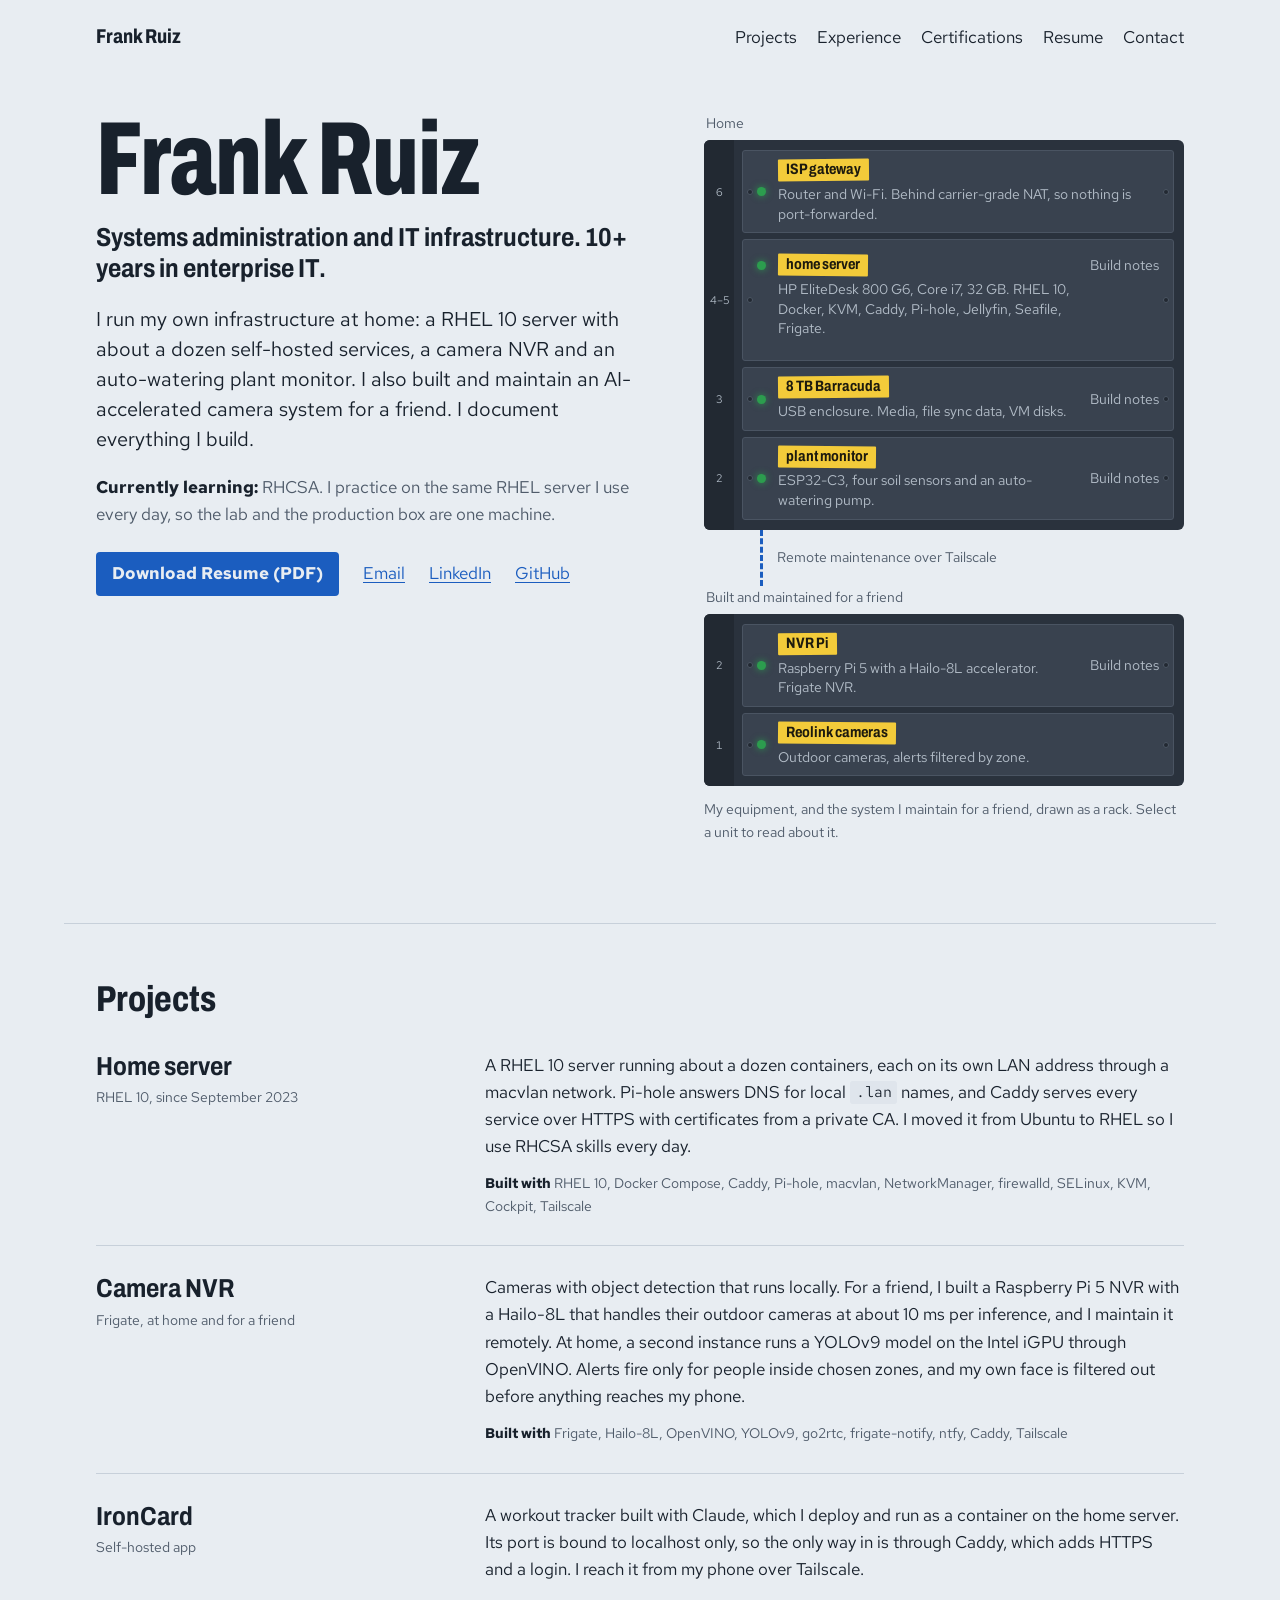
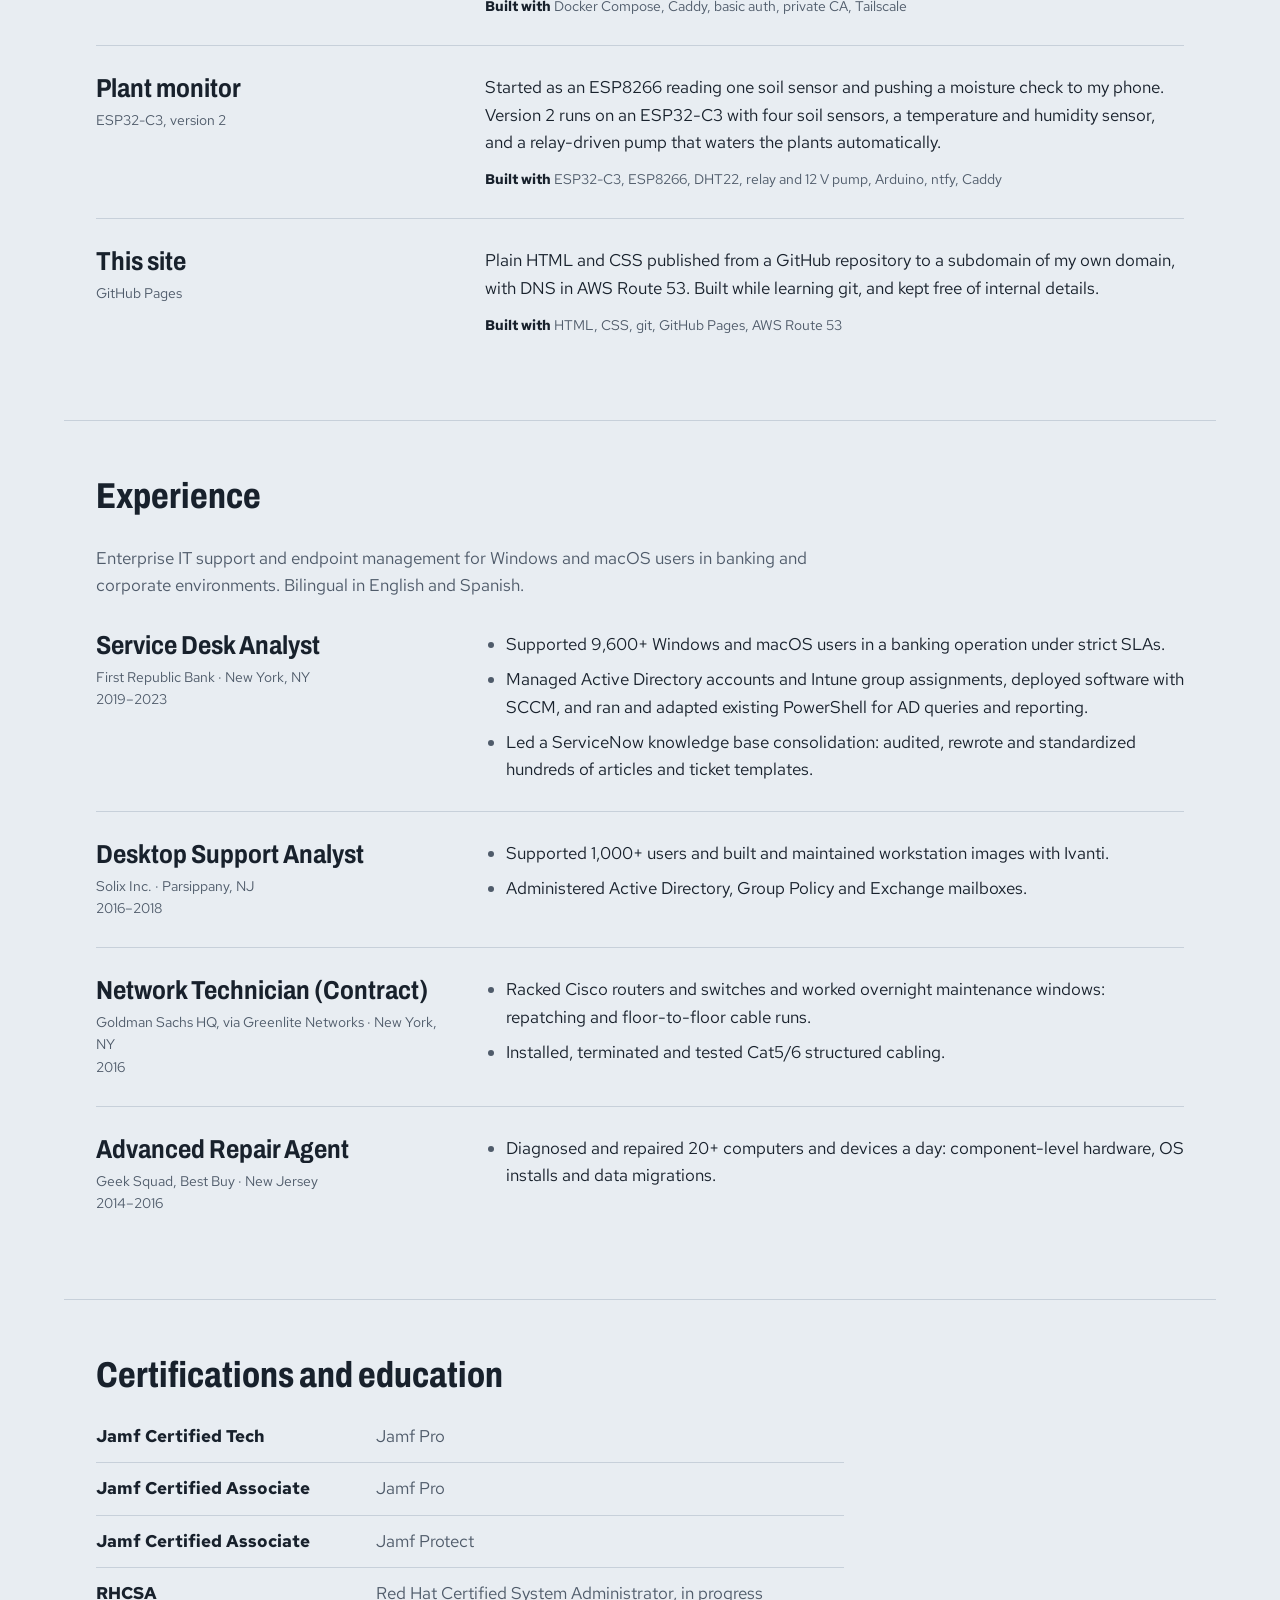
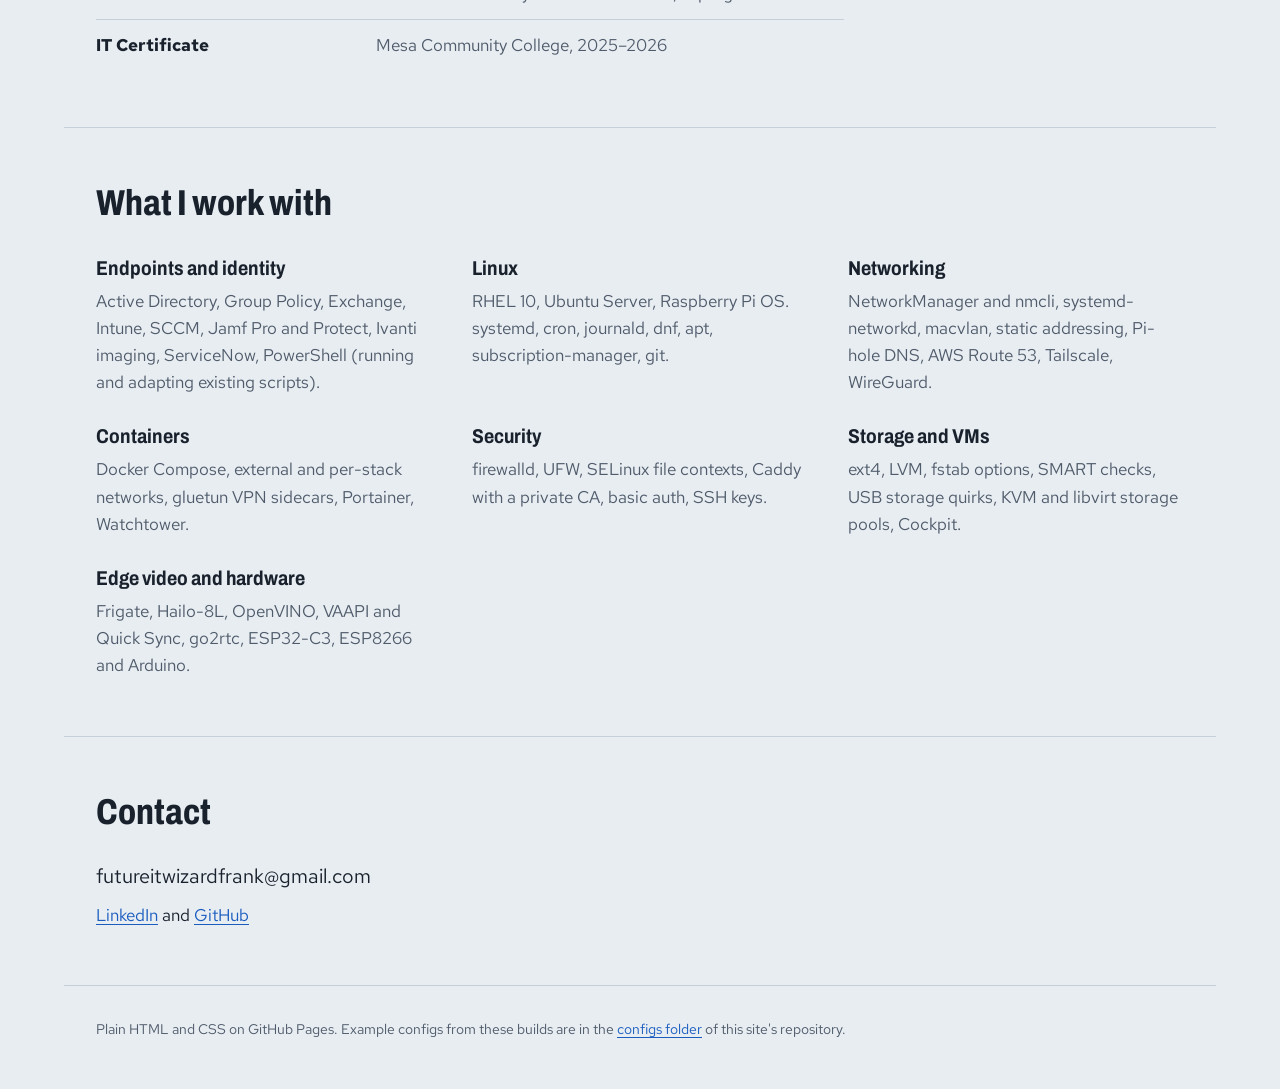
==== commit 2e0f415f: "resume" ====
--- a/index.html
+++ b/index.html
@@ -5,7 +5,7 @@
 <meta name="viewport" content="width=device-width, initial-scale=1, viewport-fit=cover">
 <title>Frank Ruiz</title>
 <meta name="claude:viewport-fit-sides" content="cover">
-<meta name="description" content="Frank Ruiz: systems administration and IT infrastructure, 10+ years in enterprise IT. Experience, certifications, résumé, and homelab projects.">
+<meta name="description" content="Frank Ruiz: systems administration and IT infrastructure, 10+ years in enterprise IT. Experience, certifications, resume, and homelab projects.">
 <link rel="icon" href="assets/favicon.svg" type="image/svg+xml">
 <link rel="preconnect" href="https://fonts.googleapis.com">
 <link rel="preconnect" href="https://fonts.gstatic.com" crossorigin>
@@ -21,7 +21,7 @@
       <a href="#projects">Projects</a>
       <a href="#experience">Experience</a>
       <a href="#certifications">Certifications</a>
-      <a href="assets/Frank_Ruiz_Resume.pdf">Résumé</a>
+      <a href="assets/Frank_Ruiz_Resume.pdf">Resume</a>
       <a href="#contact">Contact</a>
     </nav>
   </div>
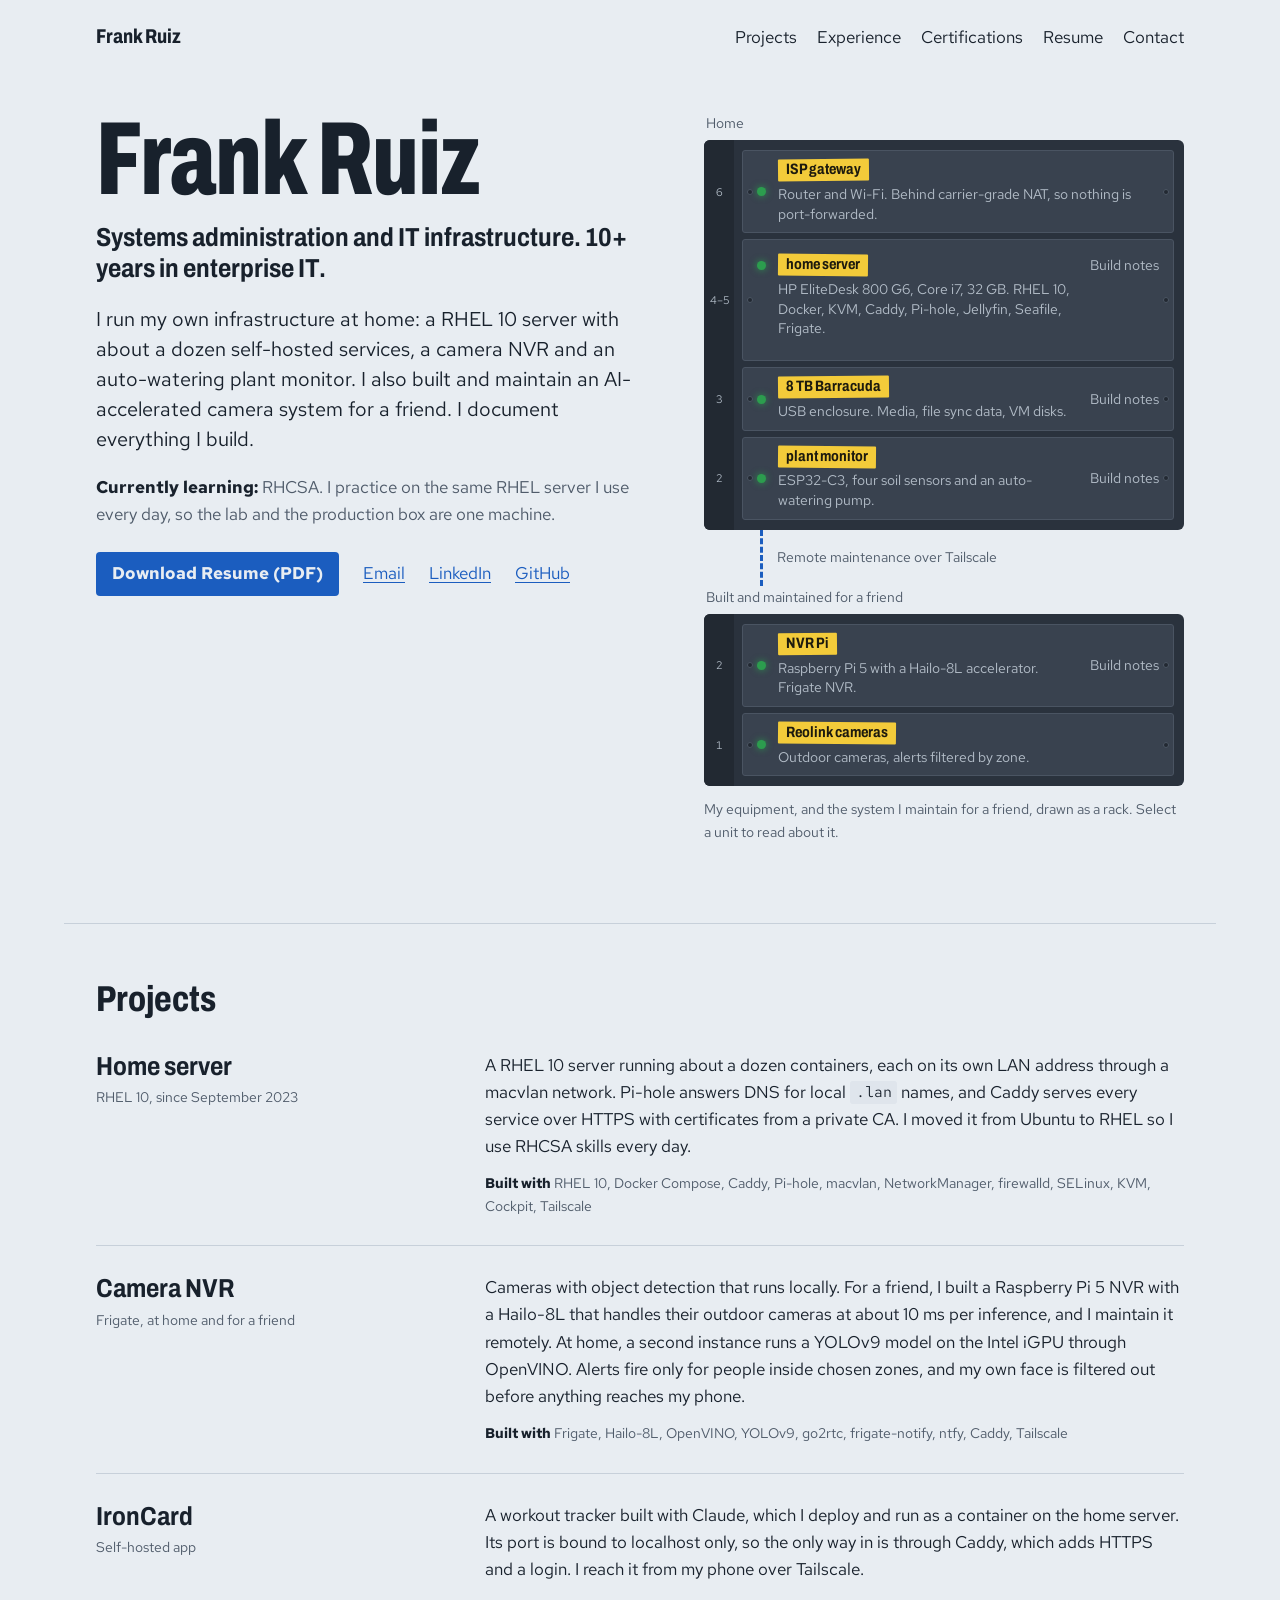
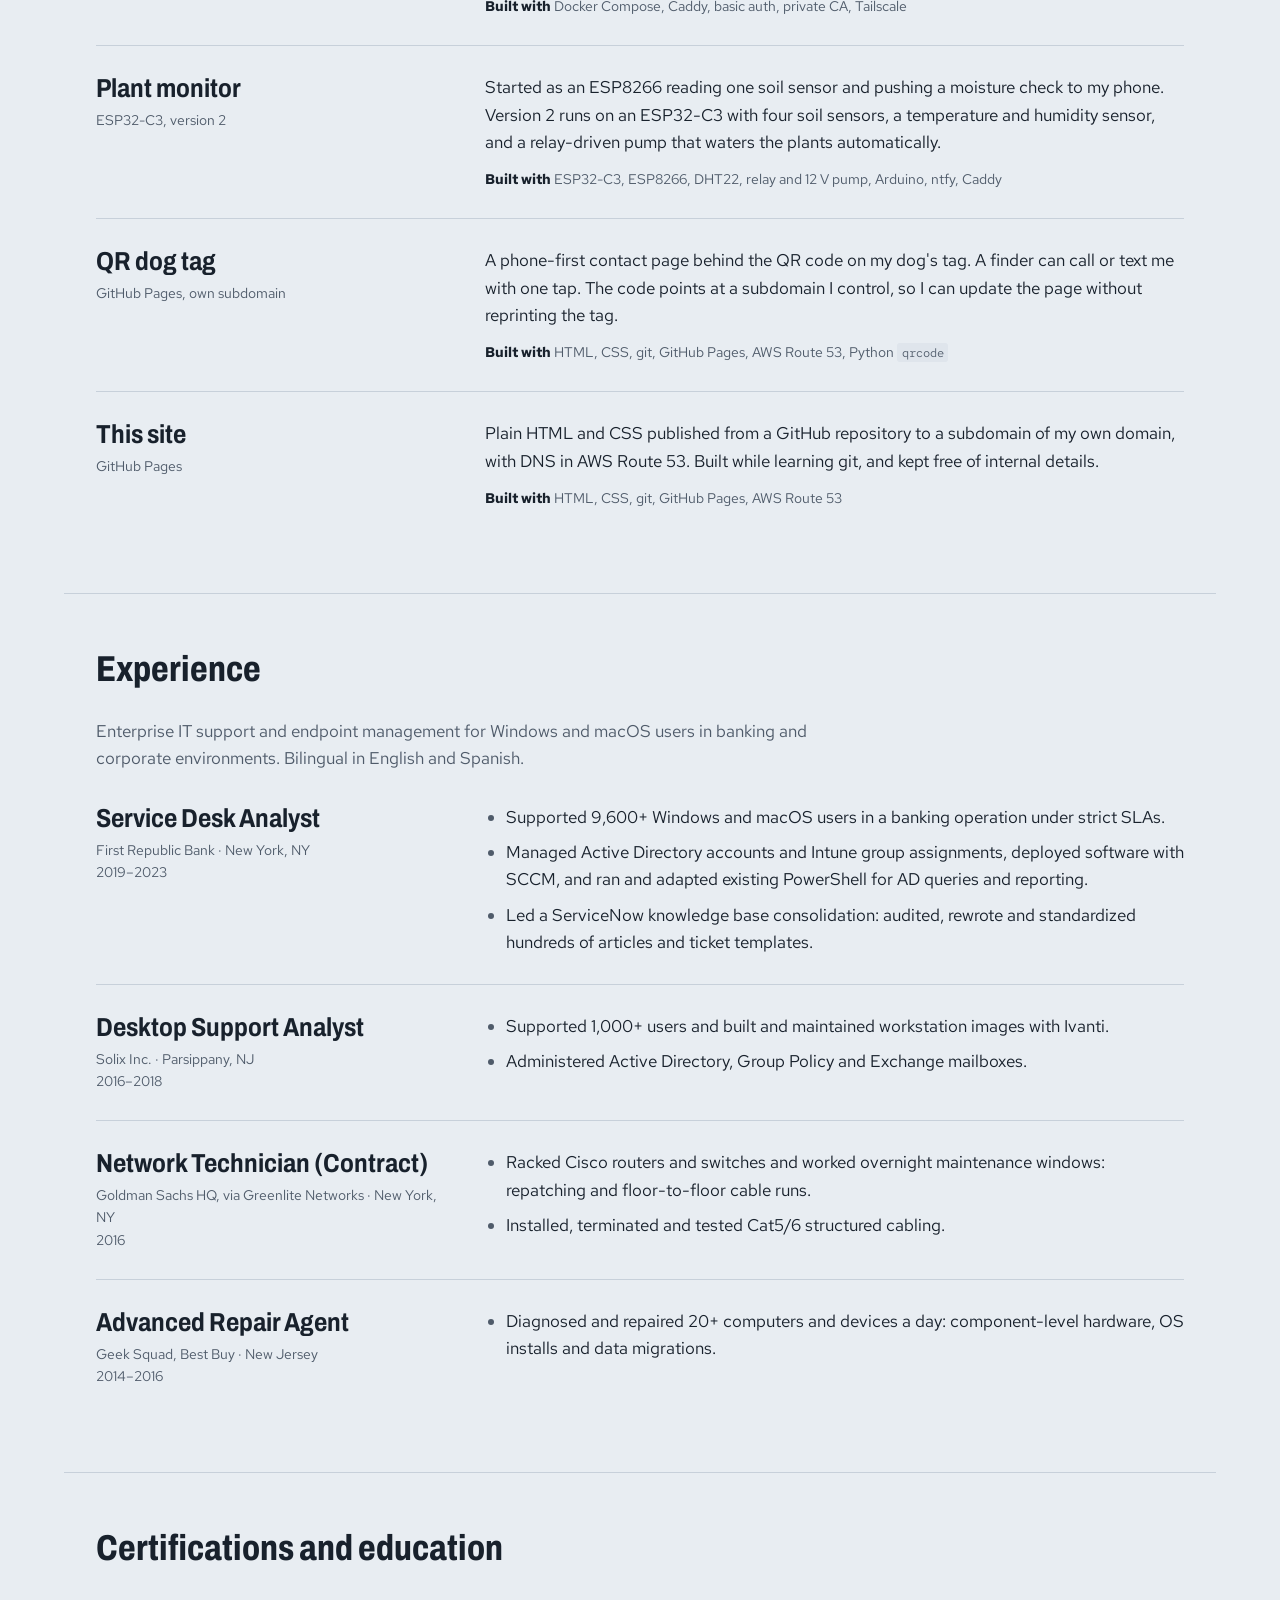
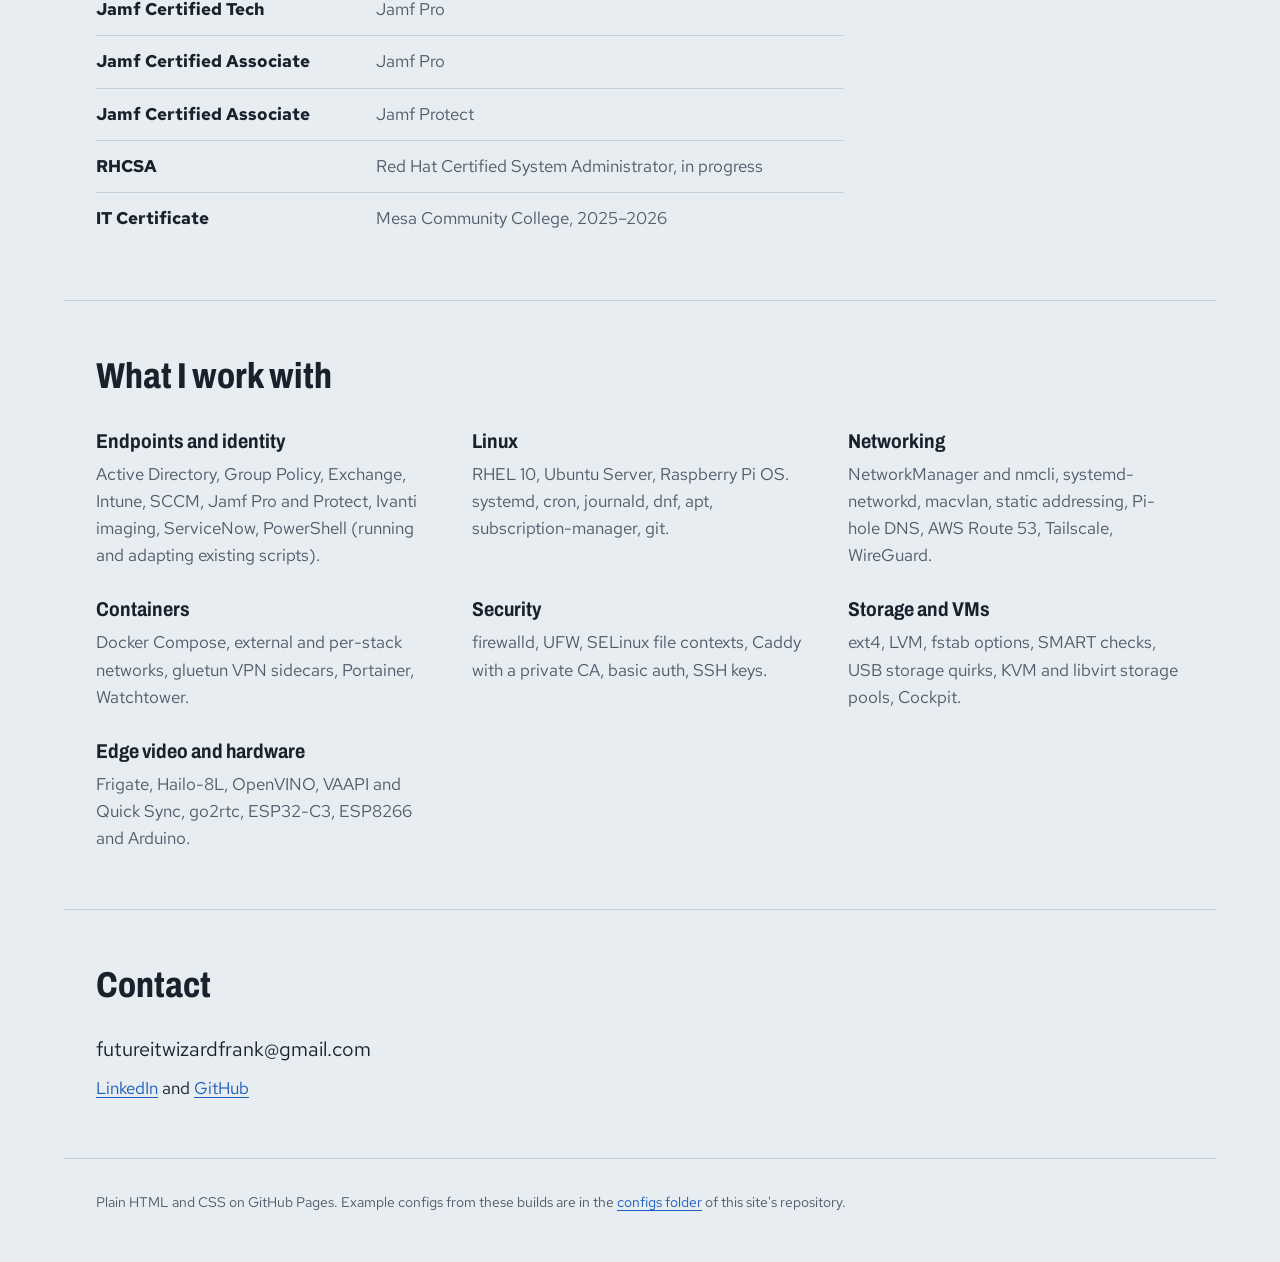
==== commit 6fe6de20: "Add QR dog tag project" ====
--- a/index.html
+++ b/index.html
@@ -168,6 +168,16 @@
         </li>
         <li class="project">
           <div>
+            <h3><a href="projects/dog-tag.html">QR dog tag</a></h3>
+            <p class="project-host">GitHub Pages, own subdomain</p>
+          </div>
+          <div class="project-body">
+            <p>A phone-first contact page behind the QR code on my dog's tag. A finder can call or text me with one tap. The code points at a subdomain I control, so I can update the page without reprinting the tag.</p>
+            <p class="stack"><strong>Built with</strong> HTML, CSS, git, GitHub Pages, AWS Route&nbsp;53, Python <code>qrcode</code></p>
+          </div>
+        </li>
+        <li class="project">
+          <div>
             <h3><a href="projects/portfolio-site.html">This site</a></h3>
             <p class="project-host">GitHub Pages</p>
           </div>
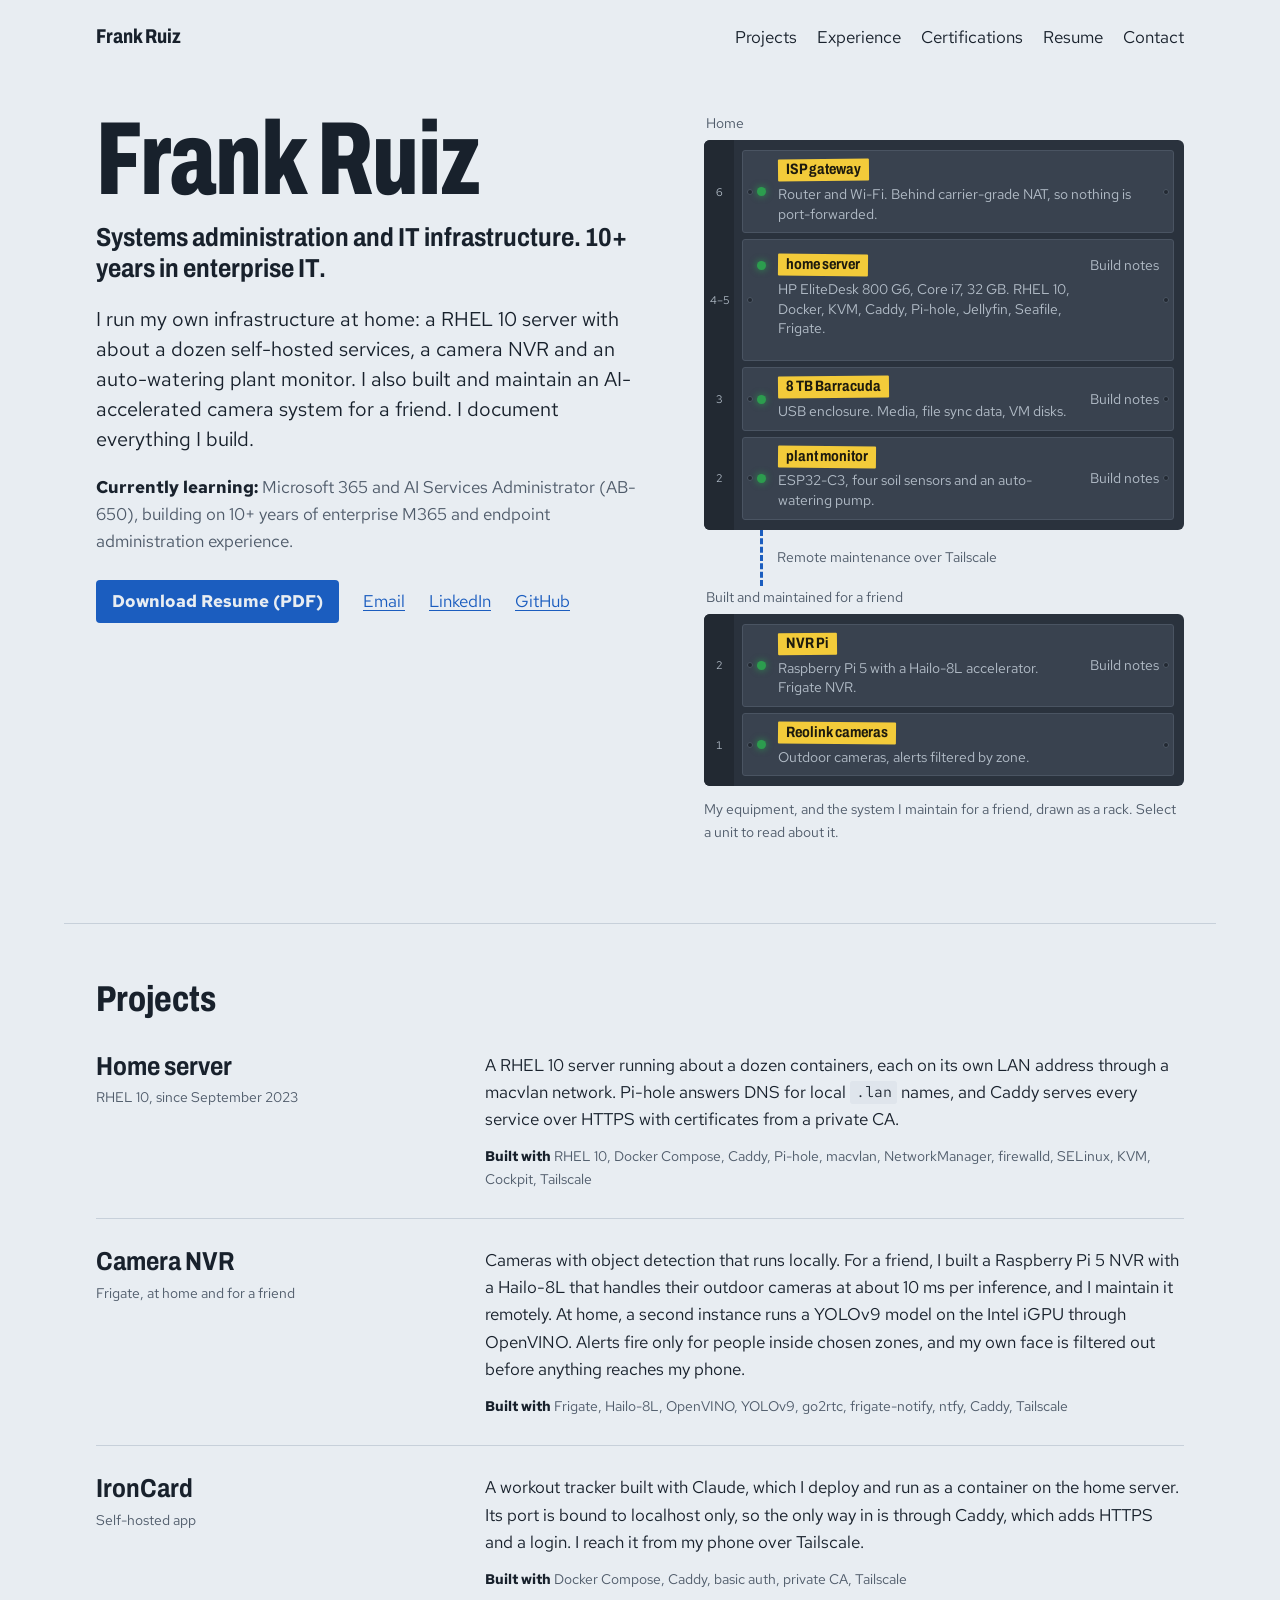
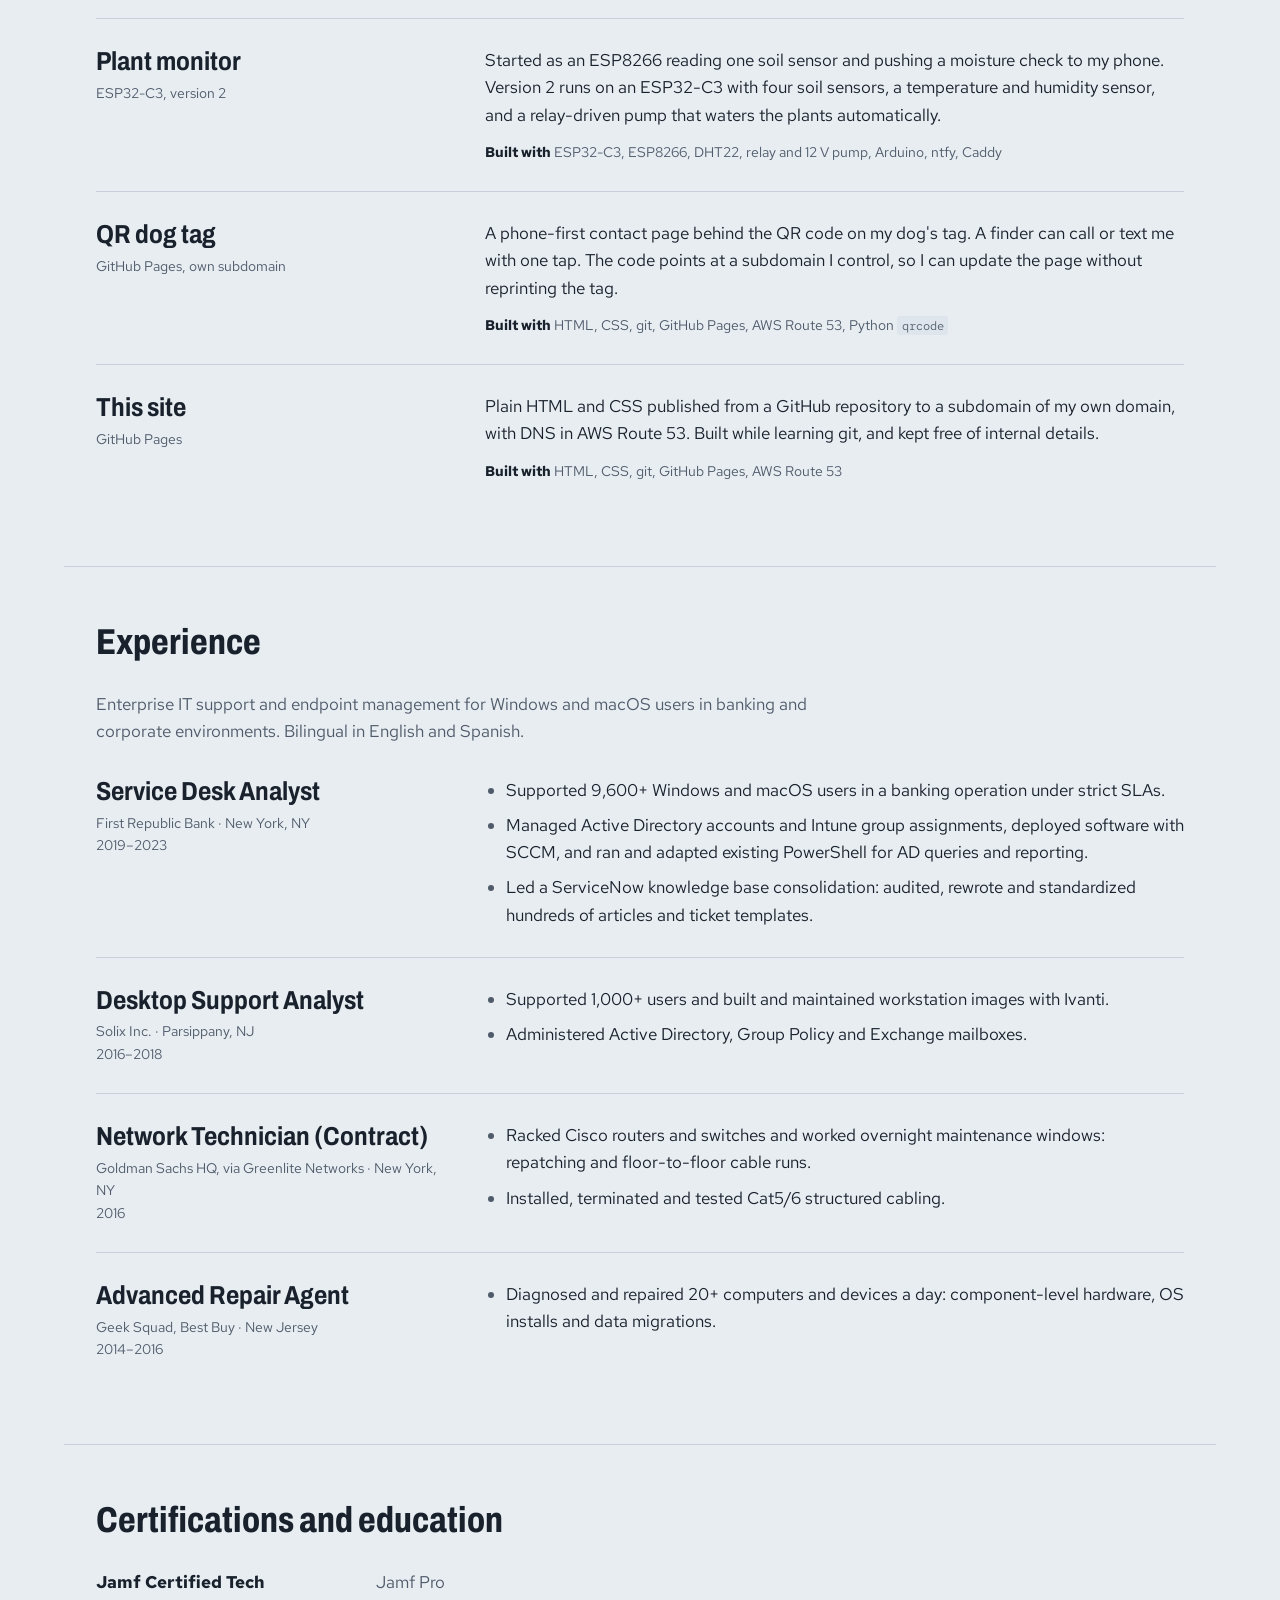
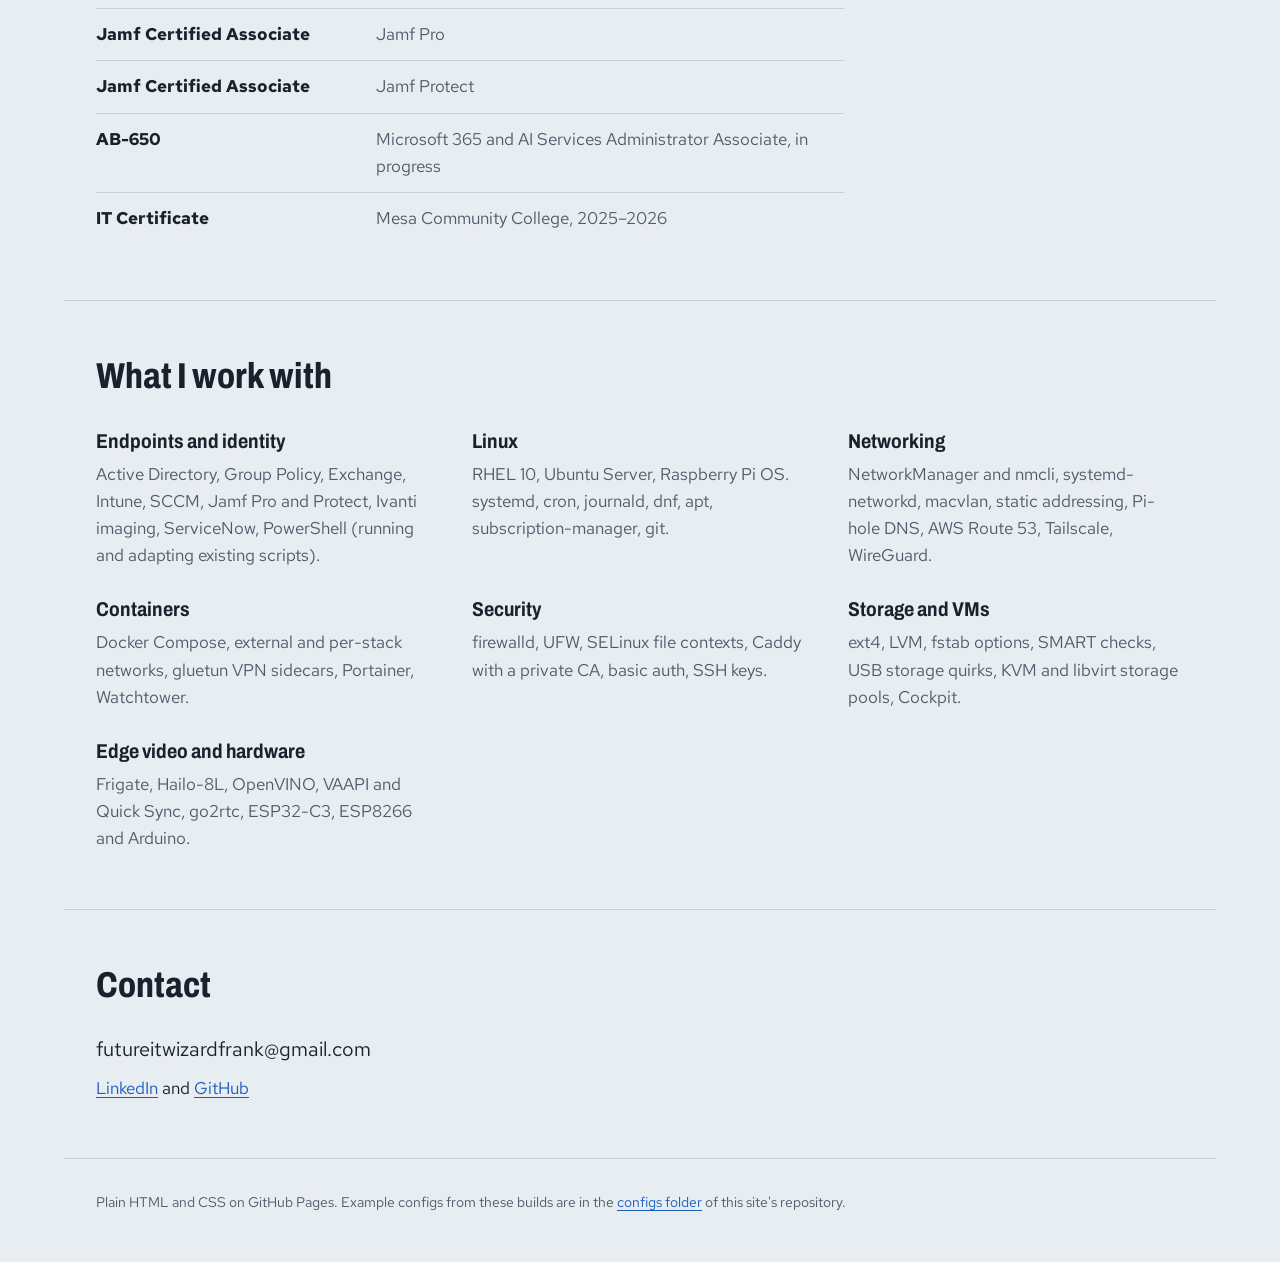
==== commit f4ba4aa6: "Swap RHCSA for AB-650 cert focus" ====
--- a/index.html
+++ b/index.html
@@ -34,7 +34,7 @@
         <h1 id="hero-name">Frank Ruiz</h1>
         <p class="headline">Systems administration and IT infrastructure. 10+ years in enterprise IT.</p>
         <p class="lead">I run my own infrastructure at home: a RHEL&nbsp;10 server with about a dozen self-hosted services, a camera NVR and an auto-watering plant monitor. I also built and maintain an AI-accelerated camera system for a friend. I document everything I build.</p>
-        <p class="sub"><strong>Currently learning:</strong> RHCSA. I practice on the same RHEL server I use every day, so the lab and the production box are one machine.</p>
+        <p class="sub"><strong>Currently learning:</strong> Microsoft 365 and AI Services Administrator (AB-650), building on 10+ years of enterprise M365 and endpoint administration experience.</p>
         <ul class="contact-links">
           <li><a class="btn" href="assets/Frank_Ruiz_Resume.pdf" download>Download Resume (PDF)</a></li>
           <li><a href="mailto:futureitwizardfrank@gmail.com">Email</a></li>
@@ -132,7 +132,7 @@
             <p class="project-host">RHEL&nbsp;10, since September 2023</p>
           </div>
           <div class="project-body">
-            <p>A RHEL&nbsp;10 server running about a dozen containers, each on its own LAN address through a macvlan network. Pi-hole answers DNS for local <code>.lan</code> names, and Caddy serves every service over HTTPS with certificates from a private CA. I moved it from Ubuntu to RHEL so I use RHCSA skills every day.</p>
+            <p>A RHEL&nbsp;10 server running about a dozen containers, each on its own LAN address through a macvlan network. Pi-hole answers DNS for local <code>.lan</code> names, and Caddy serves every service over HTTPS with certificates from a private CA.</p>
             <p class="stack"><strong>Built with</strong> RHEL&nbsp;10, Docker Compose, Caddy, Pi-hole, macvlan, NetworkManager, firewalld, SELinux, KVM, Cockpit, Tailscale</p>
           </div>
         </li>
@@ -254,7 +254,7 @@
         <li><strong>Jamf Certified Tech</strong> <span>Jamf Pro</span></li>
         <li><strong>Jamf Certified Associate</strong> <span>Jamf Pro</span></li>
         <li><strong>Jamf Certified Associate</strong> <span>Jamf Protect</span></li>
-        <li><strong>RHCSA</strong> <span>Red Hat Certified System Administrator, in progress</span></li>
+        <li><strong>AB-650</strong> <span>Microsoft 365 and AI Services Administrator Associate, in progress</span></li>
         <li><strong>IT Certificate</strong> <span>Mesa Community College, 2025–2026</span></li>
       </ul>
     </div>
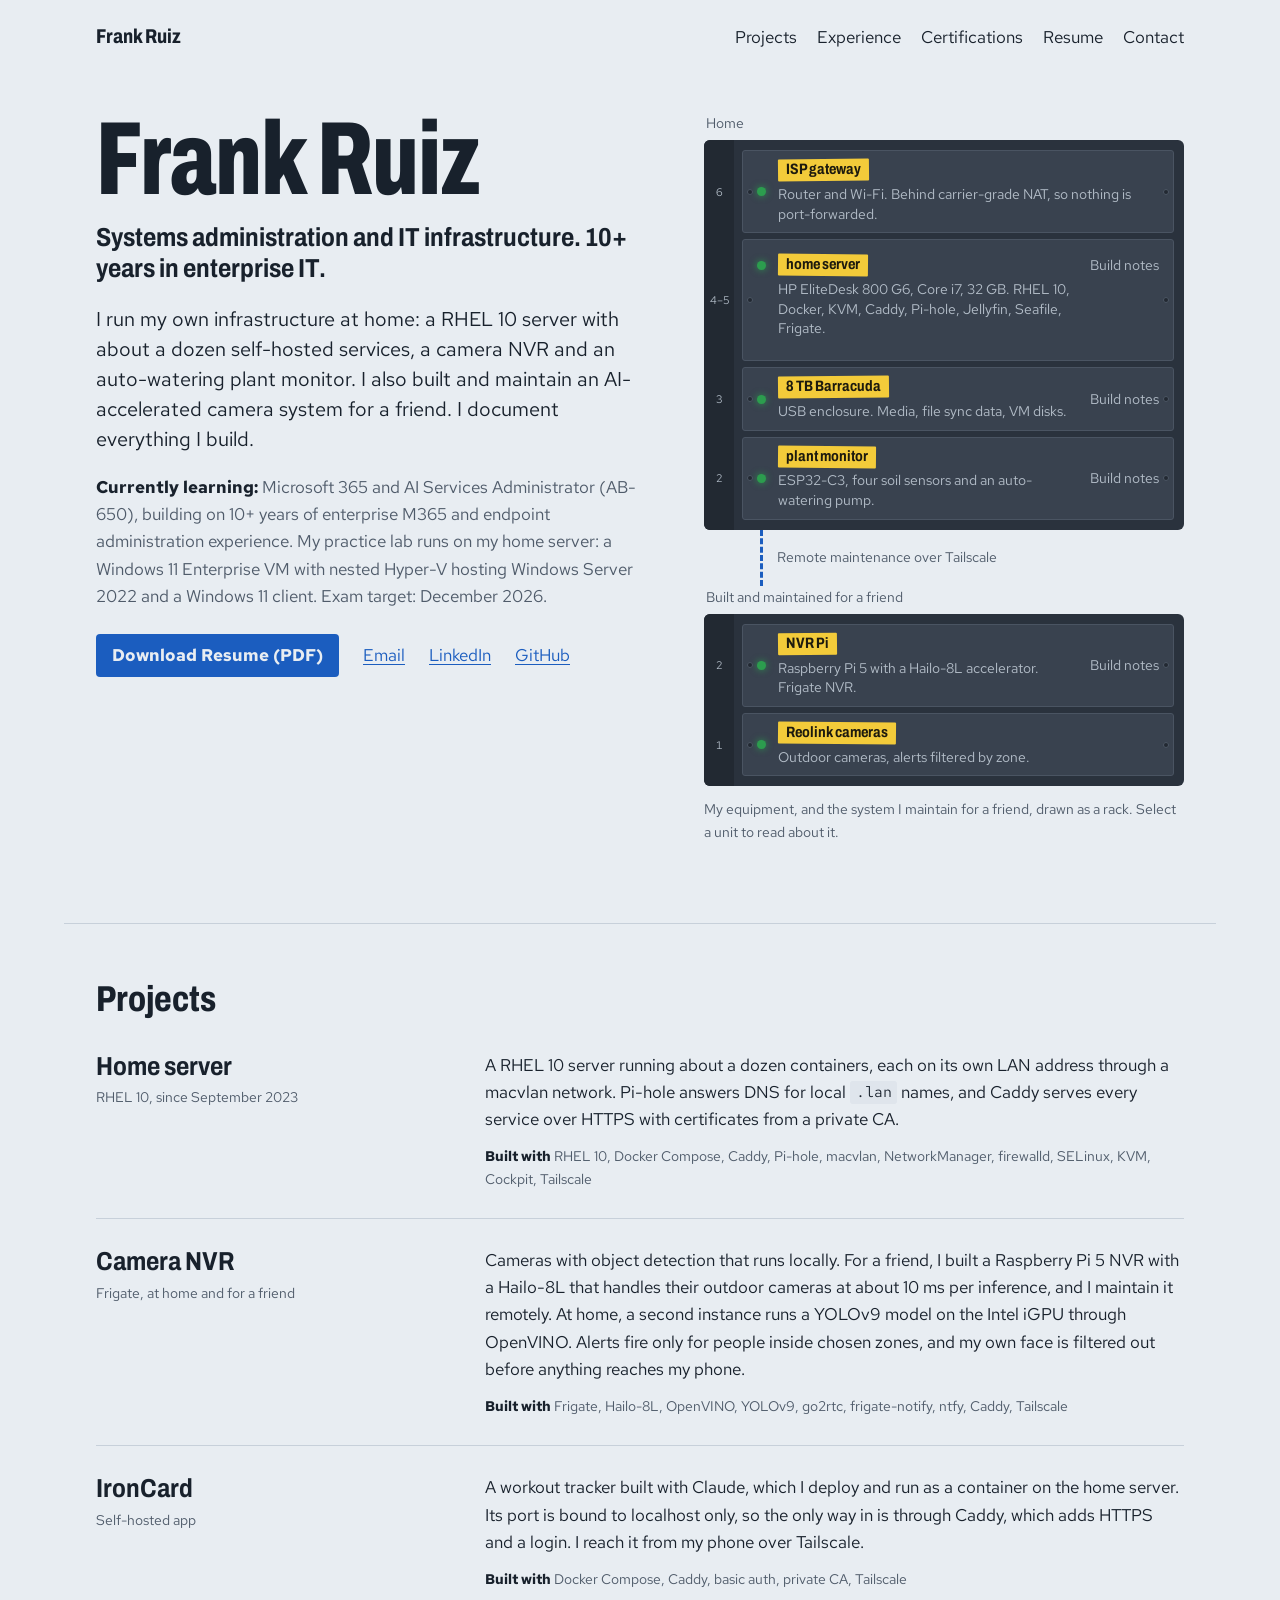
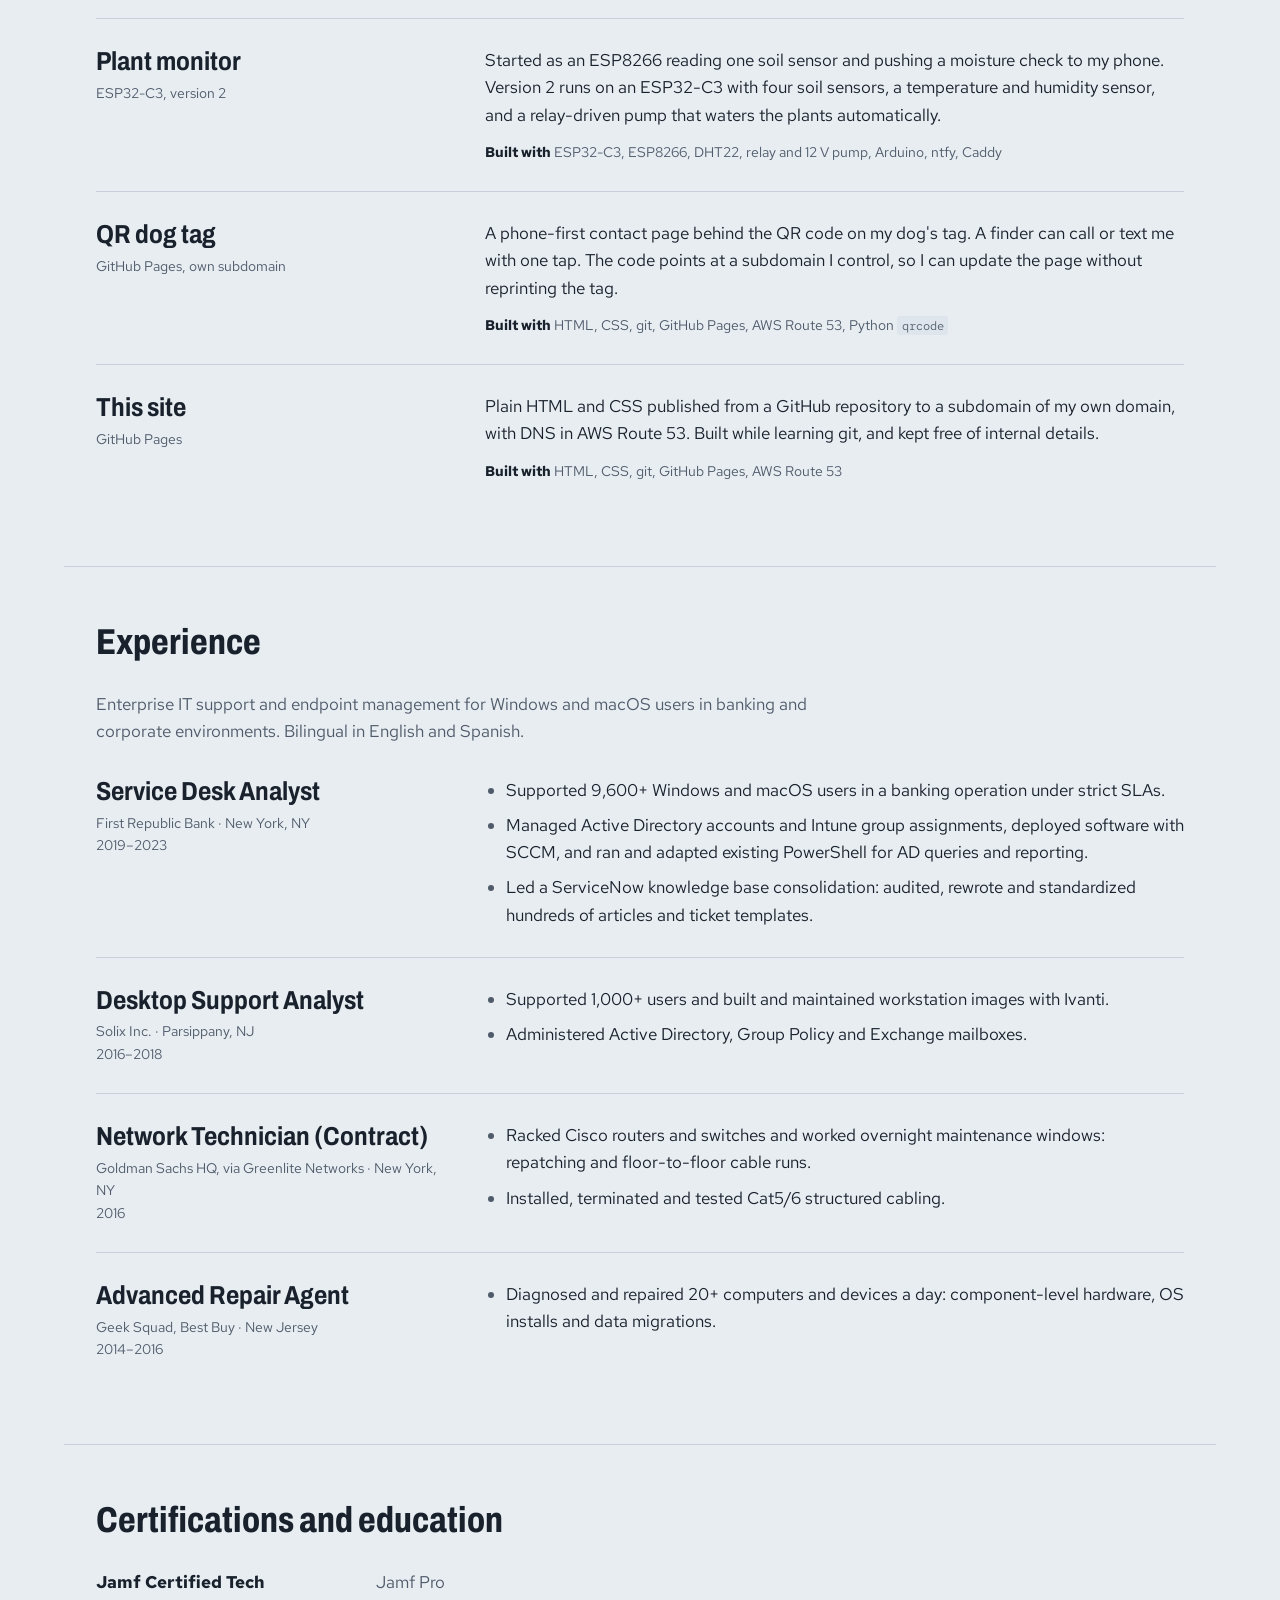
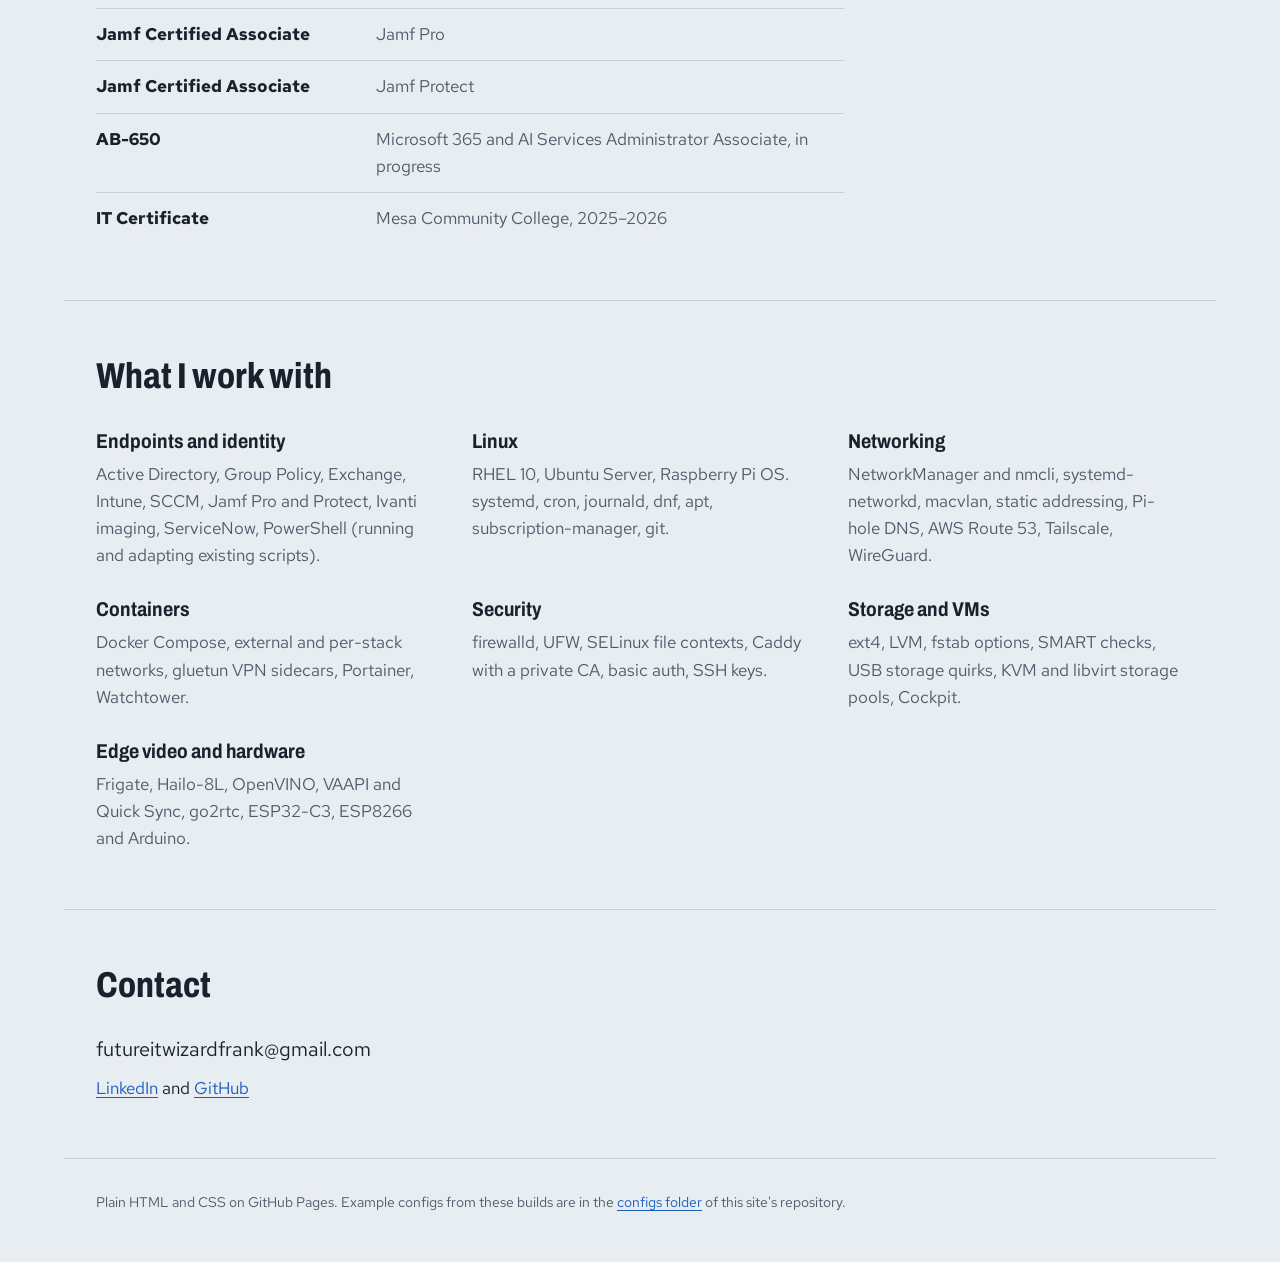
==== commit 7da23a7e: "Expand AB-650 line with lab setup and exam target" ====
--- a/index.html
+++ b/index.html
@@ -34,7 +34,7 @@
         <h1 id="hero-name">Frank Ruiz</h1>
         <p class="headline">Systems administration and IT infrastructure. 10+ years in enterprise IT.</p>
         <p class="lead">I run my own infrastructure at home: a RHEL&nbsp;10 server with about a dozen self-hosted services, a camera NVR and an auto-watering plant monitor. I also built and maintain an AI-accelerated camera system for a friend. I document everything I build.</p>
-        <p class="sub"><strong>Currently learning:</strong> Microsoft 365 and AI Services Administrator (AB-650), building on 10+ years of enterprise M365 and endpoint administration experience.</p>
+        <p class="sub"><strong>Currently learning:</strong> Microsoft 365 and AI Services Administrator (AB-650), building on 10+ years of enterprise M365 and endpoint administration experience. My practice lab runs on my home server: a Windows 11 Enterprise VM with nested Hyper-V hosting Windows Server 2022 and a Windows 11 client. Exam target: December 2026.</p>
         <ul class="contact-links">
           <li><a class="btn" href="assets/Frank_Ruiz_Resume.pdf" download>Download Resume (PDF)</a></li>
           <li><a href="mailto:futureitwizardfrank@gmail.com">Email</a></li>
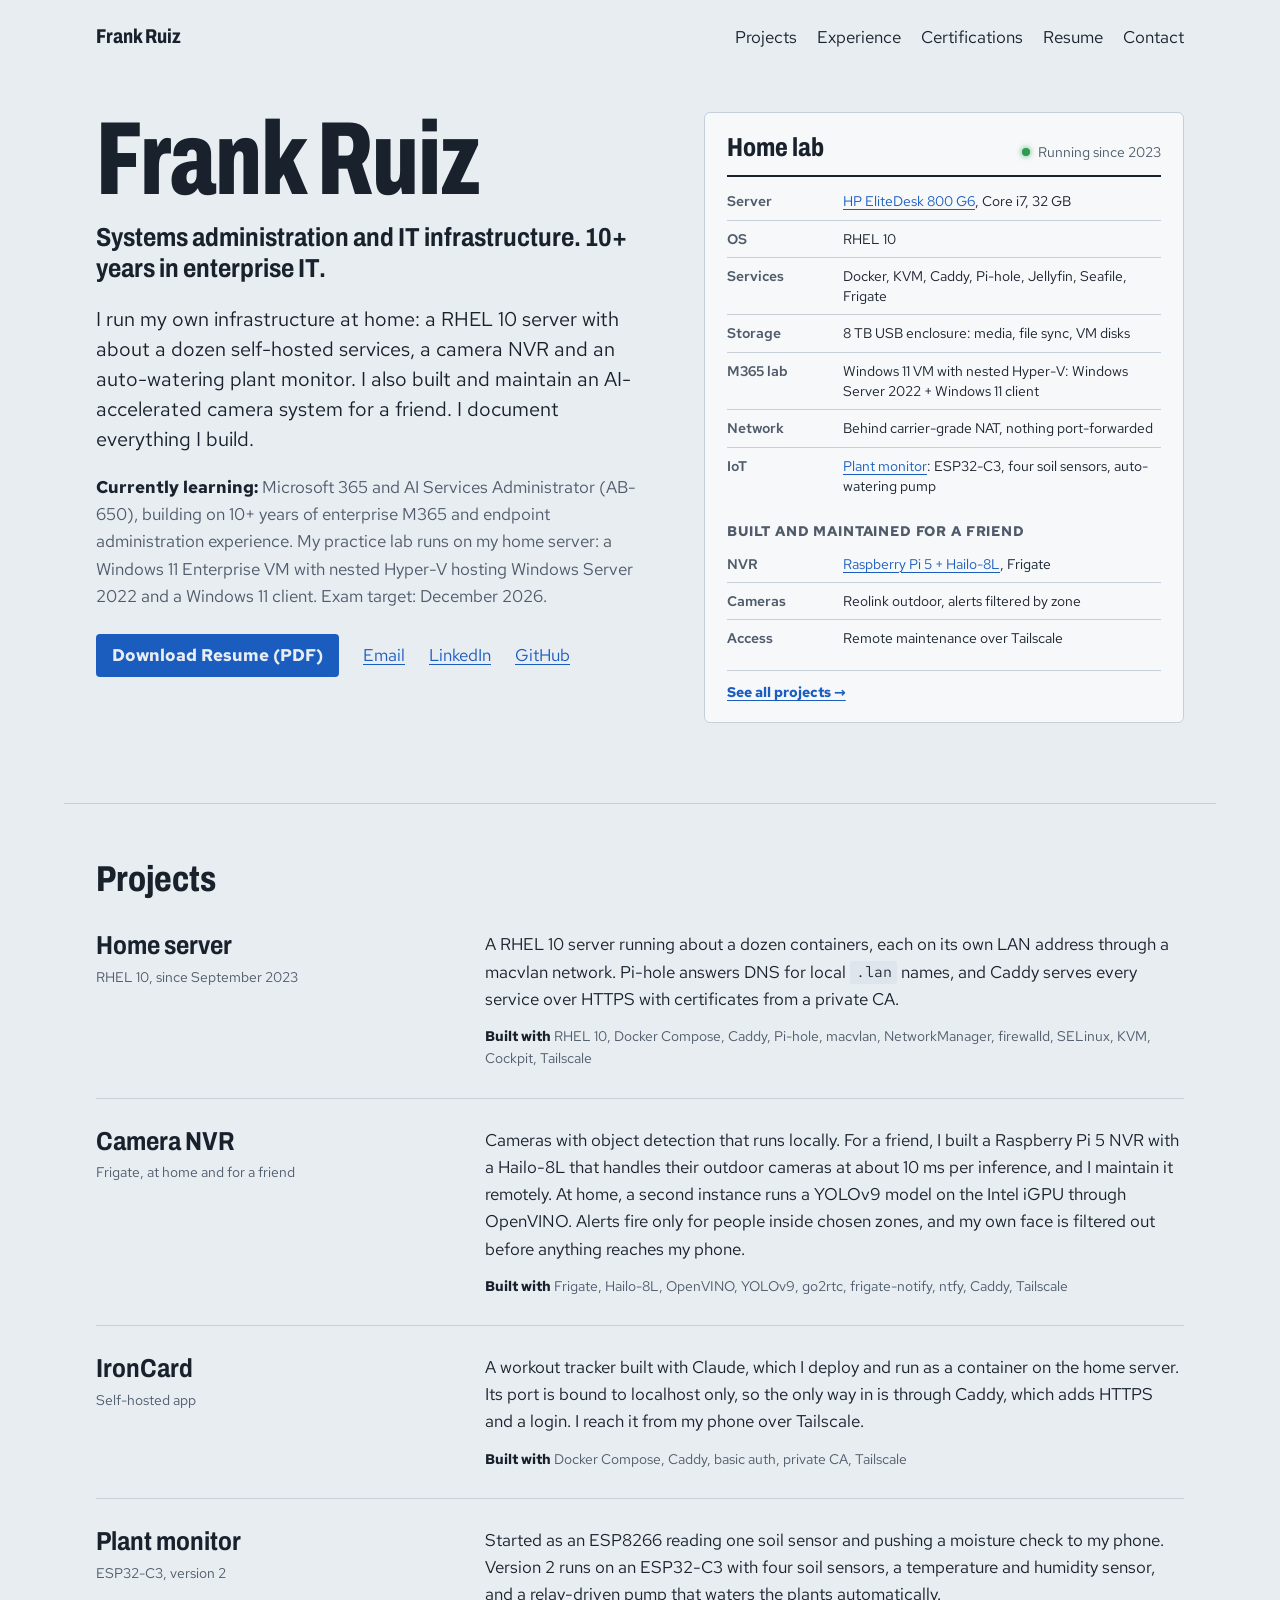
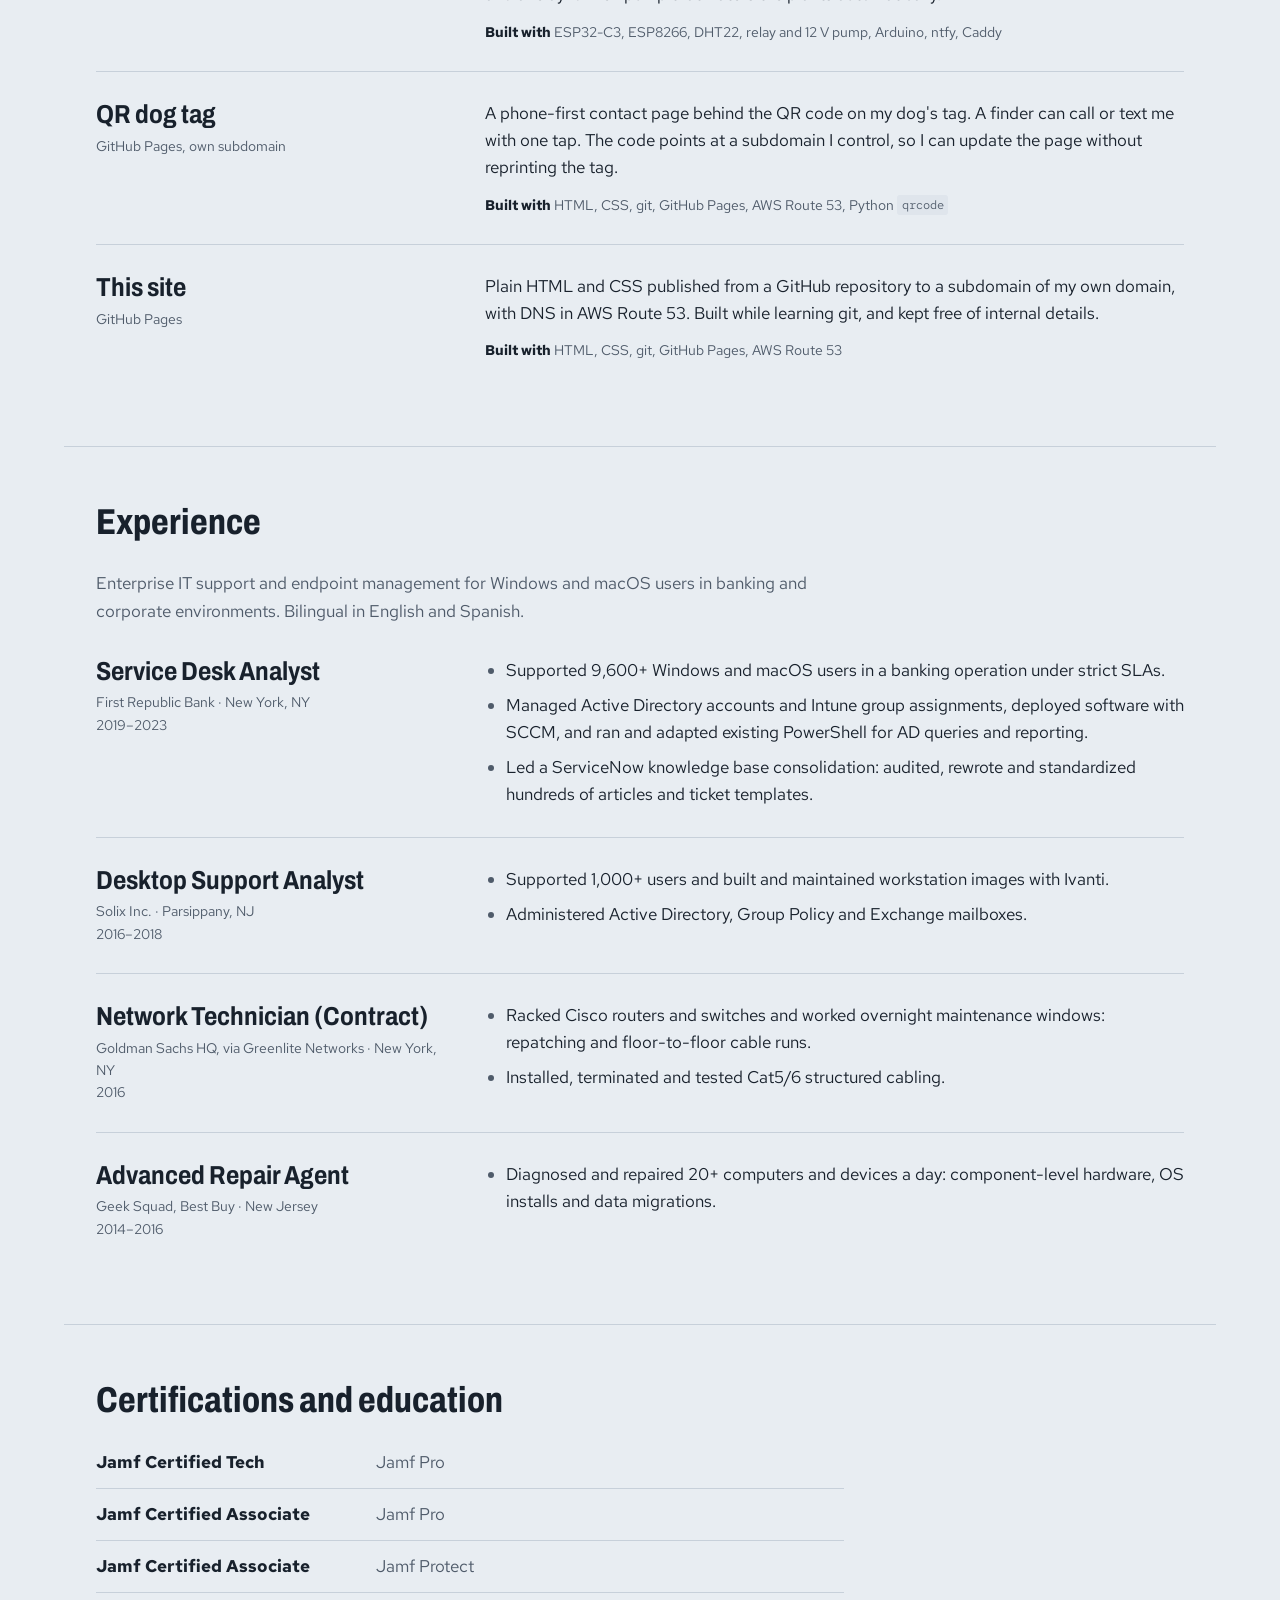
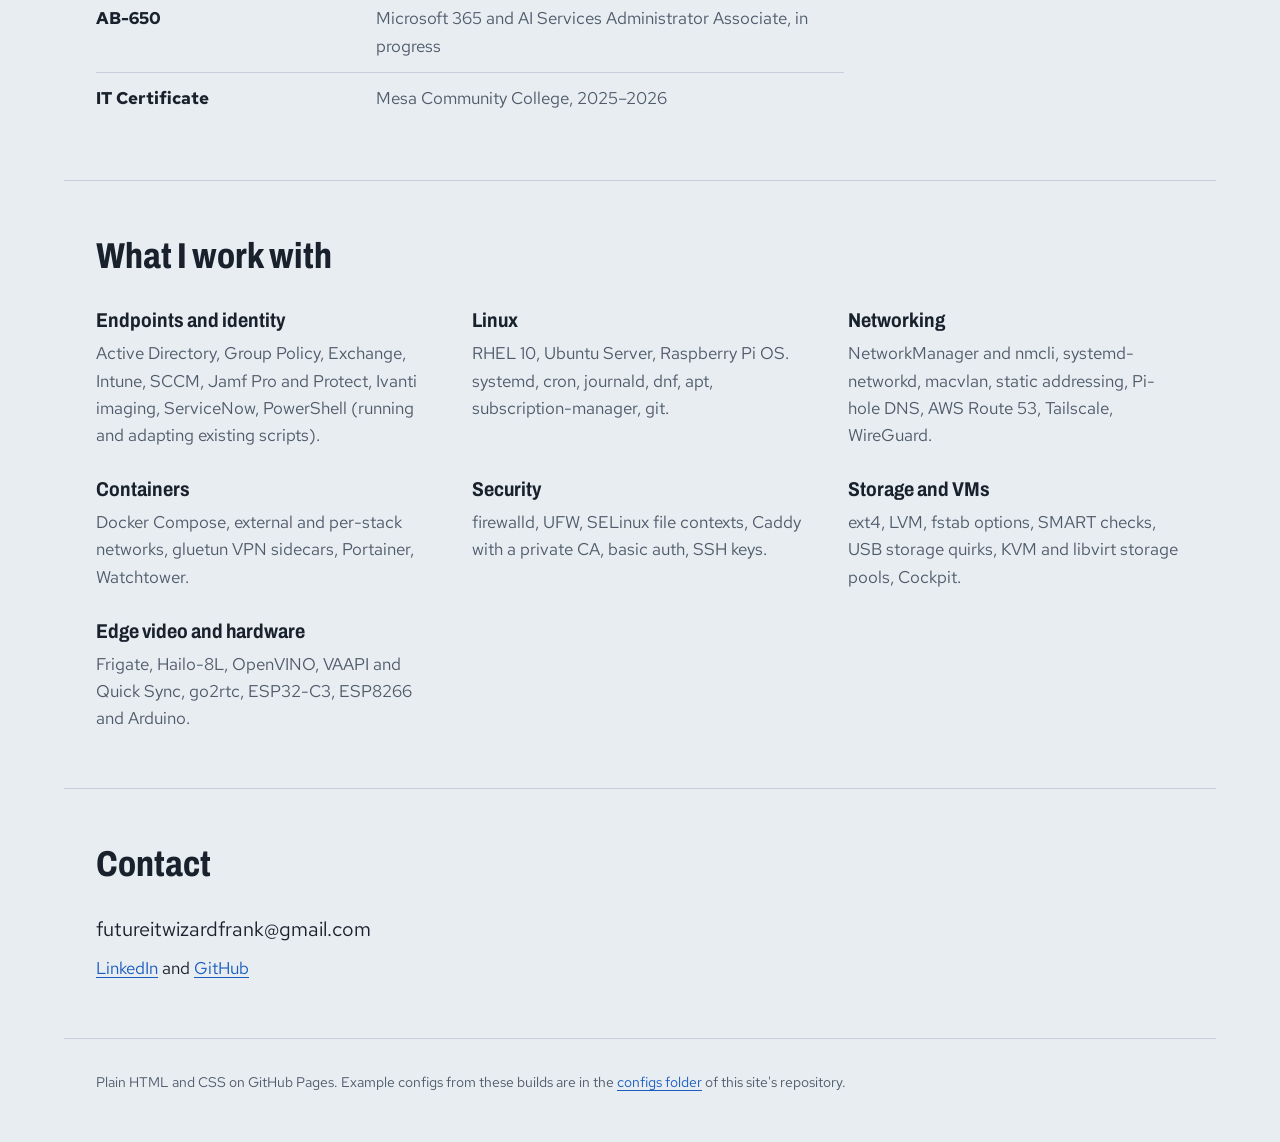
==== commit 1732a9d2: "Replace rack drawing with home lab spec card" ====
--- a/index.html
+++ b/index.html
@@ -43,82 +43,30 @@
         </ul>
       </div>
 
-      <div class="racks">
-        <p class="rack-title" id="rack-home">Home</p>
-        <ol class="rack" aria-labelledby="rack-home">
-          <li class="unit-slot">
-            <span class="u-num" aria-hidden="true">6</span>
-            <div class="unit">
-              <span class="led" aria-hidden="true"></span>
-              <span class="unit-body">
-                <span class="tape">ISP gateway</span>
-                <span class="unit-desc">Router and Wi-Fi. Behind carrier-grade NAT, so nothing is port-forwarded.</span>
-              </span>
-            </div>
-          </li>
-          <li class="unit-slot">
-            <span class="u-num" aria-hidden="true">4–5</span>
-            <a class="unit unit-2u" href="projects/home-server.html">
-              <span class="led" aria-hidden="true"></span>
-              <span class="unit-body">
-                <span class="tape">home server</span>
-                <span class="unit-desc">HP EliteDesk 800 G6, Core i7, 32&nbsp;GB. RHEL&nbsp;10, Docker, KVM, Caddy, Pi-hole, Jellyfin, Seafile, Frigate.</span>
-              </span>
-              <span class="unit-more">Build notes</span>
-            </a>
-          </li>
-          <li class="unit-slot">
-            <span class="u-num" aria-hidden="true">3</span>
-            <a class="unit" href="projects/home-server.html">
-              <span class="led" aria-hidden="true"></span>
-              <span class="unit-body">
-                <span class="tape">8&nbsp;TB Barracuda</span>
-                <span class="unit-desc">USB enclosure. Media, file sync data, VM disks.</span>
-              </span>
-              <span class="unit-more">Build notes</span>
-            </a>
-          </li>
-          <li class="unit-slot">
-            <span class="u-num" aria-hidden="true">2</span>
-            <a class="unit" href="projects/plant-monitor.html">
-              <span class="led" aria-hidden="true"></span>
-              <span class="unit-body">
-                <span class="tape">plant monitor</span>
-                <span class="unit-desc">ESP32-C3, four soil sensors and an auto-watering pump.</span>
-              </span>
-              <span class="unit-more">Build notes</span>
-            </a>
-          </li>
-        </ol>
-
-        <p class="tunnel">Remote maintenance over Tailscale</p>
-
-        <p class="rack-title" id="rack-remote">Built and maintained for a friend</p>
-        <ol class="rack" aria-labelledby="rack-remote">
-          <li class="unit-slot">
-            <span class="u-num" aria-hidden="true">2</span>
-            <a class="unit" href="projects/frigate-nvr.html">
-              <span class="led" aria-hidden="true"></span>
-              <span class="unit-body">
-                <span class="tape">NVR Pi</span>
-                <span class="unit-desc">Raspberry Pi&nbsp;5 with a Hailo-8L accelerator. Frigate NVR.</span>
-              </span>
-              <span class="unit-more">Build notes</span>
-            </a>
-          </li>
-          <li class="unit-slot">
-            <span class="u-num" aria-hidden="true">1</span>
-            <a class="unit" href="projects/frigate-nvr.html#pi">
-              <span class="led" aria-hidden="true"></span>
-              <span class="unit-body">
-                <span class="tape">Reolink cameras</span>
-                <span class="unit-desc">Outdoor cameras, alerts filtered by zone.</span>
-              </span>
-            </a>
-          </li>
-        </ol>
-        <p class="rack-caption">My equipment, and the system I maintain for a friend, drawn as a rack. Select a unit to read about it.</p>
-      </div>
+      <aside class="spec" aria-labelledby="spec-title">
+        <div class="spec-head">
+          <h2 id="spec-title">Home lab</h2>
+          <span class="spec-status"><span class="spec-dot" aria-hidden="true"></span>Running since 2023</span>
+        </div>
+        <dl class="spec-list">
+          <div><dt>Server</dt><dd><a href="projects/home-server.html">HP EliteDesk 800 G6</a>, Core i7, 32&nbsp;GB</dd></div>
+          <div><dt>OS</dt><dd>RHEL&nbsp;10</dd></div>
+          <div><dt>Services</dt><dd>Docker, KVM, Caddy, Pi-hole, Jellyfin, Seafile, Frigate</dd></div>
+          <div><dt>Storage</dt><dd>8&nbsp;TB USB enclosure: media, file sync, VM disks</dd></div>
+          <div><dt>M365 lab</dt><dd>Windows 11 VM with nested Hyper-V: Windows Server 2022 + Windows 11 client</dd></div>
+          <div><dt>Network</dt><dd>Behind carrier-grade NAT, nothing port-forwarded</dd></div>
+          <div><dt>IoT</dt><dd><a href="projects/plant-monitor.html">Plant monitor</a>: ESP32-C3, four soil sensors, auto-watering pump</dd></div>
+        </dl>
+
+        <h3 class="spec-sub">Built and maintained for a friend</h3>
+        <dl class="spec-list">
+          <div><dt>NVR</dt><dd><a href="projects/frigate-nvr.html">Raspberry Pi&nbsp;5 + Hailo-8L</a>, Frigate</dd></div>
+          <div><dt>Cameras</dt><dd>Reolink outdoor, alerts filtered by zone</dd></div>
+          <div><dt>Access</dt><dd>Remote maintenance over Tailscale</dd></div>
+        </dl>
+
+        <a class="spec-foot" href="#projects">See all projects &rarr;</a>
+      </aside>
     </div>
   </section>
 
--- a/assets/site.css
+++ b/assets/site.css
@@ -1,24 +1,15 @@
-/* Layout concept: an equipment rack drawing is the one bold element (hero, right);
+/* Layout concept: a home-lab spec card is the one bold element (hero, right);
    everything else is a quiet, left-aligned reading column with plain rules between items. */
 :root {
-  /* Color: cool server-room wall, slate ink, Cat6-blue links, label-maker yellow, status LEDs */
+  /* Color: cool server-room wall, slate ink, Cat6-blue links, status LEDs */
   --wall: #e8edf2;
   --panel: #f6f8fa;
   --ink: #18212c;
   --muted: #4f5b6a;
   --rule: #c7d0da;
   --cable: #1b5dbf;
-  --tape: #f3cb3a;
-  --tape-ink: #1d1a0e;
   --led: #2c9d4e;
   --led-warn: #d4861a;
-  /* The rack is dark steel in both themes, like the real thing */
-  --steel: #2a323d;
-  --steel-rail: #222932;
-  --face: #39424f;
-  --face-edge: #4a5462;
-  --face-ink: #e6ebf0;
-  --face-muted: #b3bdc8;
   --code-bg: #dfe5ec;
 
   /* Type: condensed industrial display, hyperlegible body, mono only inside code */
@@ -46,16 +37,8 @@
     --muted: #9ba8b7;
     --rule: #2d3845;
     --cable: #74a6f3;
-    --tape: #ebc53c;
-    --tape-ink: #1d1a0e;
     --led: #45c26c;
     --led-warn: #eaa23c;
-    --steel: #0f141a;
-    --steel-rail: #0a0e13;
-    --face: #252e39;
-    --face-edge: #36414f;
-    --face-ink: #e6ebf0;
-    --face-muted: #a9b4c0;
     --code-bg: #1f2833;
     color-scheme: dark;
   }
@@ -67,16 +50,8 @@
   --muted: #9ba8b7;
   --rule: #2d3845;
   --cable: #74a6f3;
-  --tape: #ebc53c;
-  --tape-ink: #1d1a0e;
   --led: #45c26c;
   --led-warn: #eaa23c;
-  --steel: #0f141a;
-  --steel-rail: #0a0e13;
-  --face: #252e39;
-  --face-edge: #36414f;
-  --face-ink: #e6ebf0;
-  --face-muted: #a9b4c0;
   --code-bg: #1f2833;
   color-scheme: dark;
 }
@@ -190,126 +165,63 @@
 }
 .btn:hover { text-decoration: underline; }
 
-/* ---------- The rack ---------- */
-.racks { display: grid; gap: 0; min-width: 0; max-width: 30rem; width: 100%; }
-@media (min-width: 960px) { .racks { justify-self: end; } }
-
-.rack-title {
-  font-size: var(--step--1);
-  color: var(--muted);
-  margin: 0 0 6px 2px;
-}
-.rack {
-  list-style: none;
-  margin: 0;
-  background: var(--steel);
+/* ---------- Home lab spec card (hero, right) ---------- */
+.spec {
+  align-self: start;
+  width: 100%;
+  max-width: 30rem;
+  min-width: 0;
+  background: var(--panel);
+  border: 1px solid var(--rule);
   border-radius: 6px;
-  padding: 10px 10px 10px 38px;
+  padding: 20px 22px 18px;
   display: grid;
-  gap: 6px;
-  position: relative;
-}
-/* left rail, where the U numbers sit */
-.rack::before {
-  content: "";
-  position: absolute;
-  inset: 0 auto 0 0;
-  width: 30px;
-  background: var(--steel-rail);
-  border-radius: 6px 0 0 6px;
-}
-.unit-slot { position: relative; }
-.u-num {
-  position: absolute;
-  left: -34px;
-  width: 24px;
-  top: 50%;
-  transform: translateY(-50%);
-  text-align: center;
-  font-size: 0.6875rem;
-  line-height: 1;
-  color: var(--face-muted);
-  font-variant-numeric: tabular-nums;
-}
-.unit {
-  display: grid;
-  grid-template-columns: auto minmax(0, 1fr) auto;
-  align-items: center;
-  gap: 4px 12px;
-  min-height: 58px;
-  padding: 8px 14px;
-  background: var(--face);
-  border: 1px solid var(--face-edge);
-  border-radius: 3px;
-  color: var(--face-ink);
-  text-decoration: none;
-  position: relative;
-}
-.unit-2u { min-height: 122px; align-items: start; padding-block: 14px; }
-.unit-2u .led { margin-top: 7px; }
-/* rack ears with screw holes */
-.unit::before, .unit::after {
-  content: "";
-  position: absolute;
-  top: 50%;
-  width: 6px;
-  height: 6px;
-  margin-top: -3px;
-  border-radius: 50%;
-  background: var(--steel-rail);
-  box-shadow: inset 0 0 0 1px var(--face-edge);
-}
-.unit::before { left: 4px; }
-.unit::after { right: 4px; }
-a.unit:hover { border-color: var(--cable); }
-a.unit:hover .unit-more { color: var(--face-ink); }
-a.unit:focus-visible { outline-offset: 2px; }
-
-.led {
-  width: 9px;
-  height: 9px;
+  gap: 14px;
+}
+@media (min-width: 960px) { .spec { justify-self: end; } }
+
+.spec-head {
+  display: flex;
+  flex-wrap: wrap;
+  align-items: baseline;
+  justify-content: space-between;
+  gap: 4px 16px;
+  padding-bottom: 12px;
+  border-bottom: 2px solid var(--ink);
+}
+.spec-head h2 { font-size: var(--step-2); font-weight: 750; }
+.spec-status { display: inline-flex; align-items: center; gap: 8px; font-size: var(--step--1); color: var(--muted); }
+.spec-dot {
+  width: 8px;
+  height: 8px;
   border-radius: 50%;
   background: var(--led);
-  box-shadow: 0 0 6px 1px color-mix(in srgb, var(--led) 60%, transparent);
-}
-.led-warn {
-  background: var(--led-warn);
-  box-shadow: 0 0 6px 1px color-mix(in srgb, var(--led-warn) 65%, transparent);
-  animation: blink 2.4s steps(1, end) infinite;
-}
-@keyframes blink { 50% { opacity: 0.35; } }
-
-.unit-body { display: grid; gap: 4px; min-width: 0; justify-items: start; }
-.tape {
-  display: inline-block;
-  background: var(--tape);
-  color: var(--tape-ink);
-  font-family: var(--font-display);
-  font-stretch: 82%;
+  box-shadow: 0 0 5px 1px color-mix(in srgb, var(--led) 55%, transparent);
+}
+
+.spec-list { margin: 0; display: grid; font-size: var(--step--1); line-height: 1.45; }
+.spec-list div {
+  display: grid;
+  grid-template-columns: 6.5rem minmax(0, 1fr);
+  gap: 12px;
+  padding-block: 8px;
+  border-top: 1px solid var(--rule);
+}
+.spec-list div:first-child { border-top: 0; padding-top: 0; }
+.spec-list dt { color: var(--muted); font-weight: 600; }
+.spec-list dd { margin: 0; min-width: 0; }
+
+.spec-sub {
+  font-size: var(--step--1);
+  font-family: var(--font-body);
+  font-stretch: 100%;
   font-weight: 700;
-  font-size: 0.9375rem;
-  line-height: 1.25;
-  padding: 1px 8px 2px;
-  border-radius: 1px;
-  transform: rotate(-0.6deg);
-}
-.unit-slot:nth-child(even) .tape { transform: rotate(0.5deg); }
-.unit-desc { font-size: var(--step--1); line-height: 1.4; color: var(--face-muted); }
-.unit-more { font-size: var(--step--1); color: var(--face-muted); white-space: nowrap; }
-@media (max-width: 420px) { .unit-more { display: none; } }
-
-.tunnel {
-  display: flex;
-  align-items: center;
-  gap: 12px;
-  min-height: 56px;
-  margin-left: 56px;
-  padding-left: 14px;
-  border-left: 3px dashed var(--cable);
-  font-size: var(--step--1);
+  text-transform: uppercase;
+  letter-spacing: 0.06em;
   color: var(--muted);
-}
-.rack-caption { margin-top: 12px; font-size: var(--step--1); color: var(--muted); max-width: 30rem; }
+  margin-top: 6px;
+}
+.spec-foot { font-size: var(--step--1); font-weight: 700; padding-top: 10px; border-top: 1px solid var(--rule); }
 
 /* ---------- Sections on the home page ---------- */
 .section .wrap { padding-block: 56px; border-top: 1px solid var(--rule); display: grid; gap: 28px; }
@@ -422,6 +334,3 @@
 
 .next-prev { display: flex; flex-wrap: wrap; justify-content: space-between; gap: 12px 24px; margin-top: 40px; padding-top: 24px; border-top: 1px solid var(--rule); max-width: var(--measure); }
 
-@media (prefers-reduced-motion: reduce) {
-  .led-warn { animation: none; }
-}
